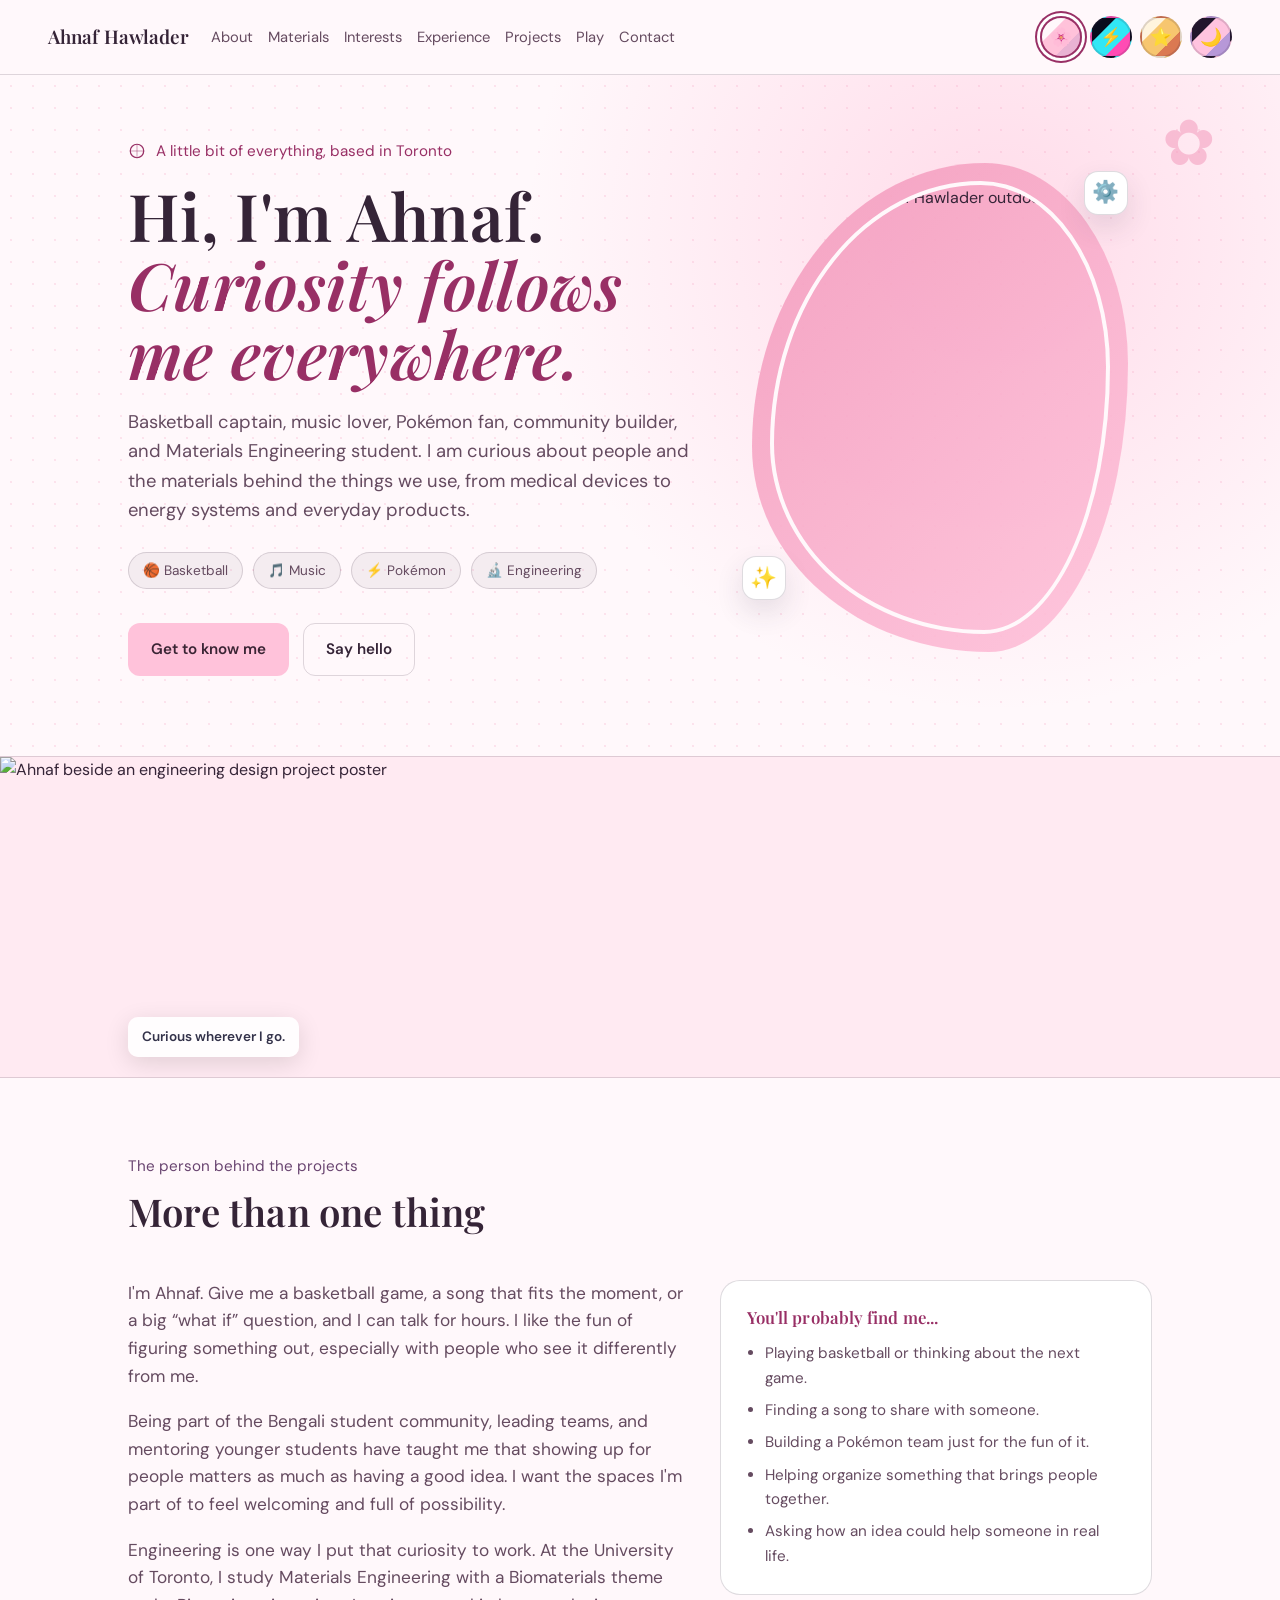
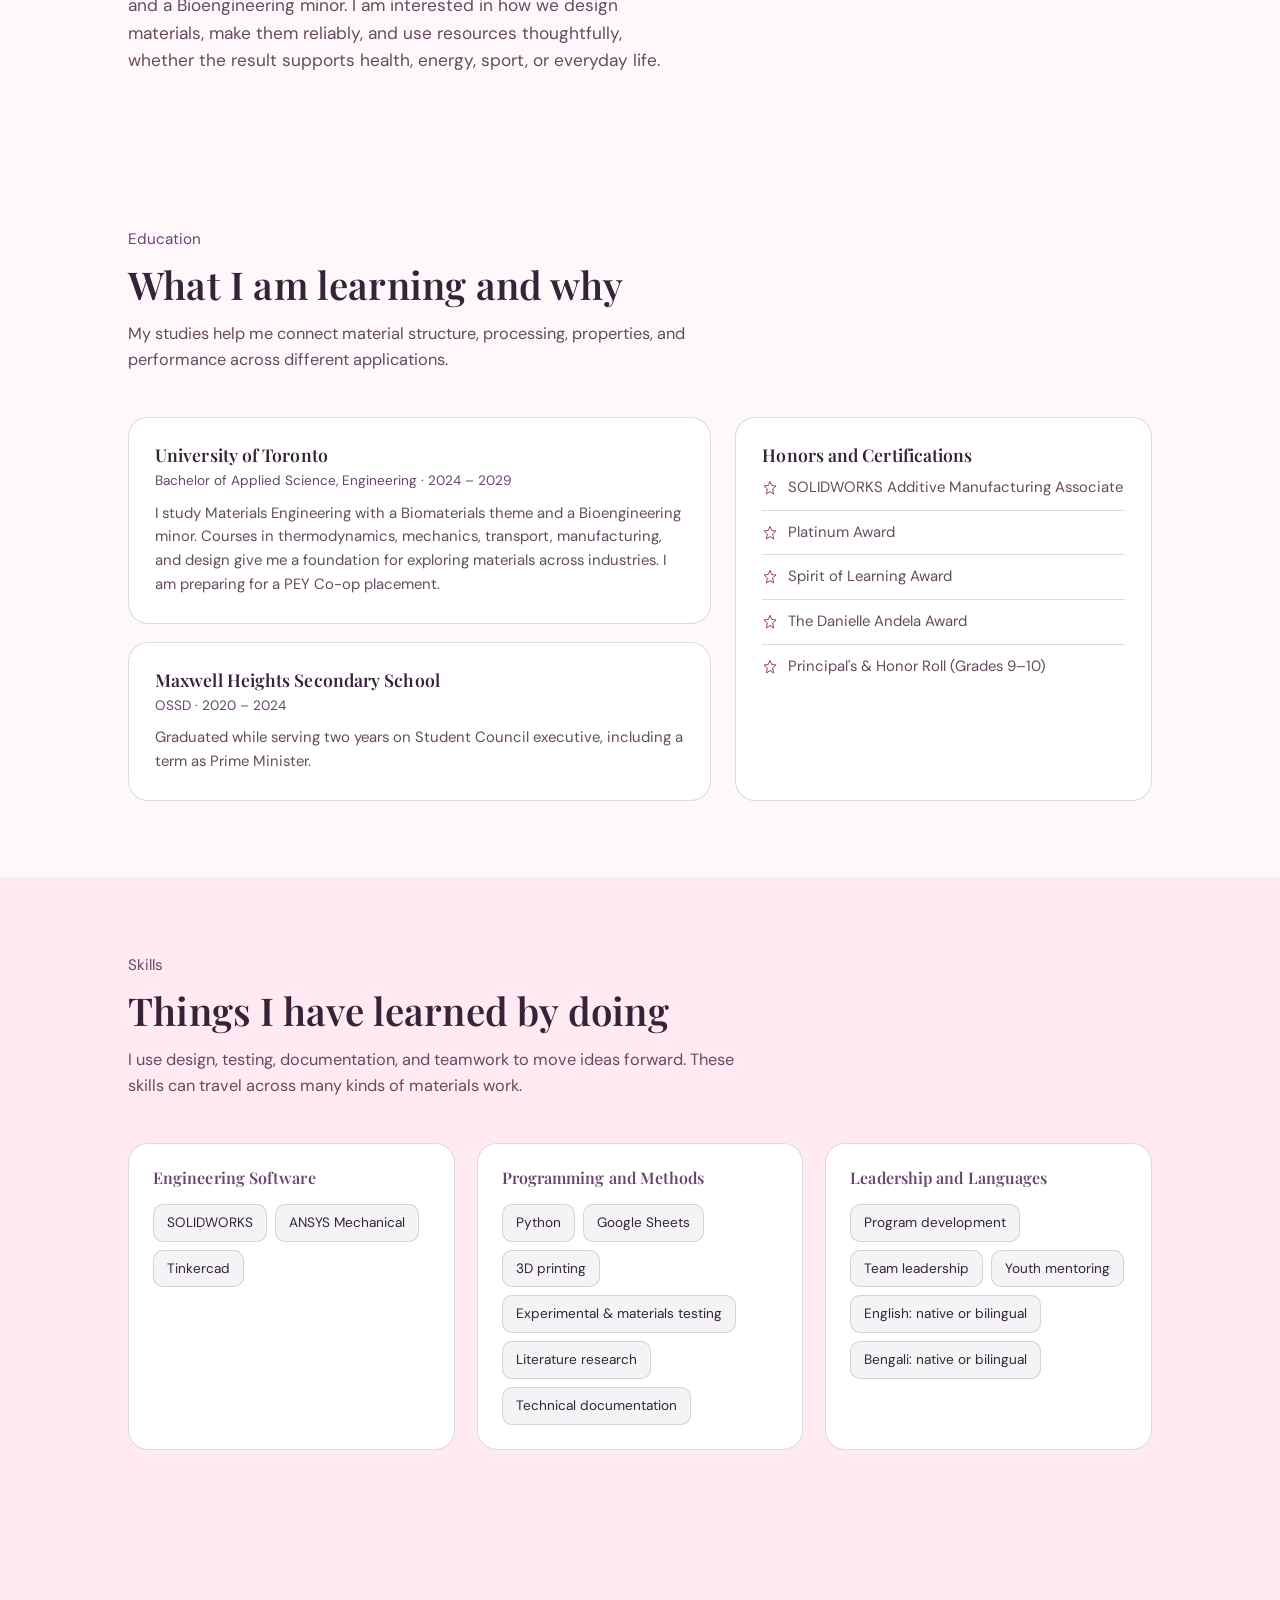
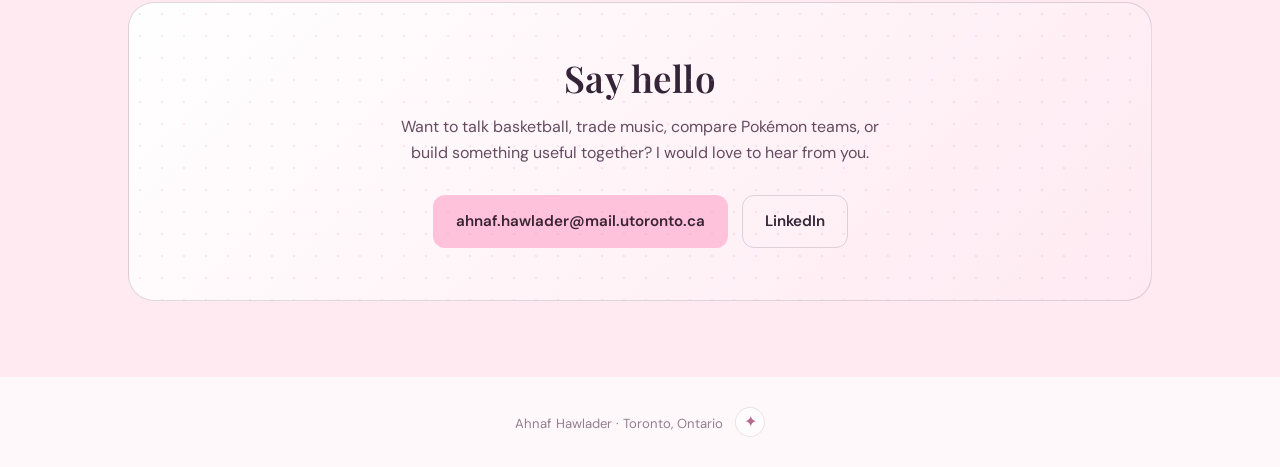
==== about.html @ 30317819 "Add files via upload" ====
<!DOCTYPE html><html lang="en"><head><meta charset="UTF-8">
<meta name="viewport" content="width=device-width, initial-scale=1, viewport-fit=cover">
<title>About | Ahnaf Hawlader</title><meta name="description" content="About, education, skills, and contact.">
<script>
document.documentElement.classList.add('js-enabled');
try {
  var savedTheme = localStorage.getItem('ahnaf-theme');
  var allowedThemes = ['sakura', 'cyberpunk', 'western', 'moonlit'];
  document.documentElement.setAttribute('data-theme', allowedThemes.indexOf(savedTheme) !== -1 ? savedTheme : 'sakura');
} catch (e) {
  document.documentElement.setAttribute('data-theme', 'sakura');
}
</script>
<link rel="preconnect" href="https://fonts.googleapis.com">
<link rel="preconnect" href="https://fonts.gstatic.com" crossorigin>
<link href="https://fonts.googleapis.com/css2?family=DM+Sans:wght@400;500;600;700&amp;family=Inter:wght@400;500;600;700&amp;family=Nunito:wght@400;500;600;700;800&amp;family=Orbitron:wght@500;600;700&amp;family=Playfair+Display:wght@400;600;700&amp;family=Rye&amp;display=swap" rel="stylesheet">
<link rel="stylesheet" href="styles.css"><script src="site.js" defer></script></head><body><header class="nav page-nav">
  <div class="scroll-progress" id="scrollProgress" aria-hidden="true"></div>
  <div class="nav-inner"><a class="site-brand" href="index.html">Ahnaf Hawlader</a>
    <div class="nav-right">
      <details class="mobile-menu">
        <summary>Menu</summary>
        <nav aria-label="Mobile navigation">
          <a href="about.html#about">About</a><a href="materials.html#materials">Materials</a>
          <a href="life.html#interests">Interests</a><a href="experience.html#experience">Experience</a>
          <a href="projects.html#projects">Projects</a><a href="about.html#skills">Skills</a>
          <a href="about.html#education">Education</a><a href="materials.html#idea-lab">Idea Lab</a>
          <a href="life.html#play">Play</a><a href="about.html#contact">Contact</a>
        </nav>
      </details>
      <ul class="nav-links">
        <li><a href="about.html#about">About</a></li>
        <li><a href="materials.html#materials">Materials</a></li>
        <li><a href="life.html#interests">Interests</a></li>
        <li><a href="experience.html#experience">Experience</a></li>
        <li><a href="projects.html#projects">Projects</a></li>
        <li><a href="life.html#play">Play</a></li>
        <li><a href="about.html#contact">Contact</a></li>
      </ul>
      <div class="theme-picker" role="group" aria-label="Choose a theme">
        <button class="swatch" data-theme="sakura" style="--sw-bg:#FFF8FB;--sw1:#FFC2DA;--sw2:#E9B3D3" type="button" aria-label="Sakura theme" title="Sakura">🌸</button>
        <button class="swatch" data-theme="cyberpunk" style="--sw-bg:#090B1C;--sw1:#31E7F5;--sw2:#FF4CB4" type="button" aria-label="Cyberpunk theme" title="Cyberpunk">⚡</button>
        <button class="swatch" data-theme="western" style="--sw-bg:#FFF4DE;--sw1:#F7C66F;--sw2:#DB7952" type="button" aria-label="Western Hero theme" title="Western Hero">⭐</button>
        <button class="swatch" data-theme="moonlit" style="--sw-bg:#21162C;--sw1:#FFC3DF;--sw2:#B798D8" type="button" aria-label="Moonlit Sakura theme" title="Moonlit Sakura">🌙</button>
      </div>
    </div>
  </div>
</header>

<main id="top">  <section class="hero">
    <div class="dots" aria-hidden="true"></div>
    <div class="wrap">
      <div class="hero-grid">
        <div class="hero-copy">
          <span class="eyebrow-line">
            <svg width="18" height="18" viewBox="0 0 24 24" fill="none"><circle cx="12" cy="12" r="9" stroke="currentColor" stroke-width="1.6"/><path d="M12 3v18M3 12h18" stroke="currentColor" stroke-width="1.2" opacity="0.5"/></svg>
            A little bit of everything, based in Toronto
          </span>
          <h1>Hi, I'm Ahnaf.<br><em>Curiosity follows me everywhere.</em></h1>
          <p class="hero-sub">Basketball captain, music lover, Pokémon fan, community builder, and Materials Engineering student. I am curious about people and the materials behind the things we use, from medical devices to energy systems and everyday products.</p>
          <div class="hero-meta">
            <span class="pill">🏀 Basketball</span>
            <span class="pill">🎵 Music</span>
            <span class="pill">⚡ Pokémon</span>
            <span class="pill">🔬 Engineering</span>
          </div>
          <div class="hero-cta">
            <a class="btn btn-primary" href="about.html#about">Get to know me</a>
            <a class="btn btn-ghost" href="about.html#contact">Say hello</a>
          </div>
        </div>
        <div class="photo-frame">
          <div class="blob-bg" aria-hidden="true"></div>
          <span class="hero-orbit one" aria-hidden="true">⚙️</span>
          <span class="hero-orbit two" aria-hidden="true">✨</span>
          <img src="assets/ahnaf-portrait.jpg" alt="Portrait of Ahnaf Hawlader outdoors in a garden">
        </div>
      </div>
    </div>
  </section>

  <figure class="feature-banner">
    <img src="assets/engineering-banner.jpg" alt="Ahnaf beside an engineering design project poster" width="1400" height="349" decoding="async">
    <figcaption>Curious wherever I go.</figcaption>
  </figure>



  <section id="about">
    <div class="wrap">
      <div class="section-head">
        <span class="kicker">The person behind the projects</span>
        <h2>More than one thing</h2>
      </div>
      <div class="about-body">
        <div>
          <p>I'm Ahnaf. Give me a basketball game, a song that fits the moment, or a big “what if” question, and I can talk for hours. I like the fun of figuring something out, especially with people who see it differently from me.</p>
          <p>Being part of the Bengali student community, leading teams, and mentoring younger students have taught me that showing up for people matters as much as having a good idea. I want the spaces I'm part of to feel welcoming and full of possibility.</p>
          <p>Engineering is one way I put that curiosity to work. At the University of Toronto, I study Materials Engineering with a Biomaterials theme and a Bioengineering minor. I am interested in how we design materials, make them reliably, and use resources thoughtfully, whether the result supports health, energy, sport, or everyday life.</p>
        </div>
        <div class="about-card">
          <h3>You'll probably find me...</h3>
          <ul>
            <li>Playing basketball or thinking about the next game.</li>
            <li>Finding a song to share with someone.</li>
            <li>Building a Pokémon team just for the fun of it.</li>
            <li>Helping organize something that brings people together.</li>
            <li>Asking how an idea could help someone in real life.</li>
          </ul>
        </div>
      </div>
    </div>
  </section>

  <section id="education">
    <div class="wrap">
      <div class="section-head">
        <span class="kicker">Education</span>
        <h2>What I am learning and why</h2>
        <p>My studies help me connect material structure, processing, properties, and performance across different applications.</p>
      </div>
      <div class="edu-grid">
        <div>
          <div class="edu-card">
            <h3>University of Toronto</h3>
            <div class="edu-when">Bachelor of Applied Science, Engineering · 2024 – 2029</div>
            <p>I study Materials Engineering with a Biomaterials theme and a Bioengineering minor. Courses in thermodynamics, mechanics, transport, manufacturing, and design give me a foundation for exploring materials across industries. I am preparing for a PEY Co-op placement.</p>
          </div>
          <div class="edu-card">
            <h3>Maxwell Heights Secondary School</h3>
            <div class="edu-when">OSSD · 2020 – 2024</div>
            <p>Graduated while serving two years on Student Council executive, including a term as Prime Minister.</p>
          </div>
        </div>
        <div class="edu-card" style="margin-bottom:0;">
          <h3>Honors and Certifications</h3>
          <ul class="honor-list">
            <li><svg width="16" height="16" viewBox="0 0 24 24" fill="none"><path d="M12 2l2.6 6.2L21 9l-5 4.4L17.4 21 12 17.3 6.6 21 8 13.4 3 9l6.4-0.8L12 2z" stroke="currentColor" stroke-width="1.4" stroke-linejoin="round"/></svg> SOLIDWORKS Additive Manufacturing Associate</li>
            <li><svg width="16" height="16" viewBox="0 0 24 24" fill="none"><path d="M12 2l2.6 6.2L21 9l-5 4.4L17.4 21 12 17.3 6.6 21 8 13.4 3 9l6.4-0.8L12 2z" stroke="currentColor" stroke-width="1.4" stroke-linejoin="round"/></svg> Platinum Award</li>
            <li><svg width="16" height="16" viewBox="0 0 24 24" fill="none"><path d="M12 2l2.6 6.2L21 9l-5 4.4L17.4 21 12 17.3 6.6 21 8 13.4 3 9l6.4-0.8L12 2z" stroke="currentColor" stroke-width="1.4" stroke-linejoin="round"/></svg> Spirit of Learning Award</li>
            <li><svg width="16" height="16" viewBox="0 0 24 24" fill="none"><path d="M12 2l2.6 6.2L21 9l-5 4.4L17.4 21 12 17.3 6.6 21 8 13.4 3 9l6.4-0.8L12 2z" stroke="currentColor" stroke-width="1.4" stroke-linejoin="round"/></svg> The Danielle Andela Award</li>
            <li><svg width="16" height="16" viewBox="0 0 24 24" fill="none"><path d="M12 2l2.6 6.2L21 9l-5 4.4L17.4 21 12 17.3 6.6 21 8 13.4 3 9l6.4-0.8L12 2z" stroke="currentColor" stroke-width="1.4" stroke-linejoin="round"/></svg> Principal's &amp; Honor Roll (Grades 9–10)</li>
          </ul>
        </div>
      </div>
    </div>
  </section>

  <section id="skills" class="section-alt">
    <div class="wrap">
      <div class="section-head">
        <span class="kicker">Skills</span>
        <h2>Things I have learned by doing</h2>
        <p>I use design, testing, documentation, and teamwork to move ideas forward. These skills can travel across many kinds of materials work.</p>
      </div>
      <div class="skills-grid">
        <div class="skill-group">
          <h3>Engineering Software</h3>
          <div class="skill-pills">
            <span class="skill-pill">SOLIDWORKS</span>
            <span class="skill-pill">ANSYS Mechanical</span>
            <span class="skill-pill">Tinkercad</span>
          </div>
        </div>
        <div class="skill-group">
          <h3>Programming and Methods</h3>
          <div class="skill-pills">
            <span class="skill-pill">Python</span>
            <span class="skill-pill">Google Sheets</span>
            <span class="skill-pill">3D printing</span>
            <span class="skill-pill">Experimental &amp; materials testing</span>
            <span class="skill-pill">Literature research</span>
            <span class="skill-pill">Technical documentation</span>
          </div>
        </div>
        <div class="skill-group">
          <h3>Leadership and Languages</h3>
          <div class="skill-pills">
            <span class="skill-pill">Program development</span>
            <span class="skill-pill">Team leadership</span>
            <span class="skill-pill">Youth mentoring</span>
            <span class="skill-pill">English: native or bilingual</span>
            <span class="skill-pill">Bengali: native or bilingual</span>
          </div>
        </div>
      </div>
    </div>
  </section>

  <section id="contact" class="section-alt">
    <div class="wrap">
      <div class="contact-panel">
        <div class="dots" aria-hidden="true"></div>
        <h2>Say hello</h2>
        <p>Want to talk basketball, trade music, compare Pokémon teams, or build something useful together? I would love to hear from you.</p>
        <div class="contact-cta">
          <a class="btn btn-primary" href="mailto:ahnaf.hawlader@mail.utoronto.ca">ahnaf.hawlader@mail.utoronto.ca</a>
          <a class="btn btn-ghost" href="https://www.linkedin.com/in/ahnaf0/" target="_blank" rel="noopener">LinkedIn</a>
        </div>
      </div>
    </div>
  </section></main><dialog class="photo-dialog" id="photoDialog" aria-label="Enlarged campus photo">
  <button class="photo-close" id="photoClose" type="button" aria-label="Close photo">Close ✕</button>
  <img id="photoDialogImage" alt="">
  <p id="photoDialogCaption"></p>
</dialog>
<button class="back-to-top" id="backToTop" type="button" aria-label="Back to top" title="Back to top"><span>↑</span></button>

<footer>
  Ahnaf Hawlader · Toronto, Ontario <button class="secret-button" id="secretButton" type="button" aria-label="Reveal a secret" aria-expanded="false" aria-controls="secretMessage">✦</button>
  <span class="secret-message" id="secretMessage" hidden>Avram was here! Official little-brother quality control 🏀✨</span>
</footer>

</body></html>
---- styles.css ----
:root {
    --bg: #FFF8FB; --bg-alt: #FFEAF2; --bg-panel: #FFFFFF;
    --cream: #352437; --cream-dim: #654B60;
    --marigold: #FFC2DA; --coral: #F39ABC; --teal: #E9B3D3;
    --pink-ink: #982F65; --blue-ink: #694470;
    --line: rgba(53,36,55,.16); --dot-color: rgba(243,154,188,.23);
    --nav-bg: rgba(255,248,251,.94); --pill-bg: rgba(53,36,55,.055);
    --subtle-fill: rgba(53,36,55,.05); --btn-ink: #3A2434;
    --btn-shadow: rgba(243,154,188,.32); --icon-bg: rgba(233,179,211,.26);
    --tag-bg: rgba(255,194,218,.32);
    --font-body: 'DM Sans', -apple-system, BlinkMacSystemFont, sans-serif;
    --font-display: 'Playfair Display', Georgia, serif; --display-weight: 600;
    --hero-glow: rgba(255,154,193,.31);
    --display-spacing: 0.005em;
    --radius-blob: 62% 38% 37% 63% / 58% 41% 59% 42%;
    box-sizing: border-box;
  }

  /* Four selectable palettes, each with its own matching font. */
  :root[data-theme="sakura"] {
    --bg: #FFF8FB; --bg-alt: #FFEAF2; --bg-panel: #FFFFFF;
    --cream: #352437; --cream-dim: #654B60;
    --marigold: #FFC2DA; --coral: #F39ABC; --teal: #E9B3D3;
    --pink-ink: #982F65; --blue-ink: #694470;
    --line: rgba(53,36,55,.16); --dot-color: rgba(243,154,188,.23);
    --nav-bg: rgba(255,248,251,.94); --pill-bg: rgba(53,36,55,.055);
    --subtle-fill: rgba(53,36,55,.05); --btn-ink: #3A2434;
    --btn-shadow: rgba(243,154,188,.32); --icon-bg: rgba(233,179,211,.26);
    --tag-bg: rgba(255,194,218,.32);
    --font-body: 'DM Sans', -apple-system, BlinkMacSystemFont, sans-serif;
    --font-display: 'Playfair Display', Georgia, serif; --display-weight: 600;
    --hero-glow: rgba(255,154,193,.31);
  }
  :root[data-theme="cyberpunk"] {
    --bg: #090B1C; --bg-alt: #121434; --bg-panel: #1A1E42;
    --cream: #F4F8FF; --cream-dim: #BCC6E5;
    --marigold: #F8ED62; --coral: #FF4CB4; --teal: #31E7F5;
    --pink-ink: #FF9AD8; --blue-ink: #85F5FF;
    --line: rgba(244,248,255,.19); --dot-color: rgba(49,231,245,.23);
    --nav-bg: rgba(9,11,28,.94); --pill-bg: rgba(244,248,255,.08);
    --subtle-fill: rgba(244,248,255,.07); --btn-ink: #171725;
    --btn-shadow: rgba(49,231,245,.32); --icon-bg: rgba(49,231,245,.17);
    --tag-bg: rgba(255,76,180,.18);
    --font-body: 'Inter', -apple-system, BlinkMacSystemFont, sans-serif;
    --font-display: 'Orbitron', 'Inter', sans-serif; --display-weight: 600;
    --hero-glow: rgba(49,231,245,.19);
  }
  :root[data-theme="western"] {
    --bg: #FFF4DE; --bg-alt: #F9E7C6; --bg-panel: #FFFCF4;
    --cream: #30251D; --cream-dim: #5B4B3F;
    --marigold: #F7C66F; --coral: #DB7952; --teal: #82B6B2;
    --pink-ink: #8B3F2A; --blue-ink: #2B686B;
    --line: rgba(48,37,29,.19); --dot-color: rgba(219,121,82,.18);
    --nav-bg: rgba(255,244,222,.94); --pill-bg: rgba(48,37,29,.06);
    --subtle-fill: rgba(48,37,29,.055); --btn-ink: #332518;
    --btn-shadow: rgba(219,121,82,.3); --icon-bg: rgba(130,182,178,.23);
    --tag-bg: rgba(247,198,111,.32);
    --font-body: 'Nunito', -apple-system, BlinkMacSystemFont, sans-serif;
    --font-display: 'Rye', Georgia, serif; --display-weight: 400;
    --hero-glow: rgba(247,198,111,.32);
  }
  :root[data-theme="moonlit"] {
    --bg: #21162C; --bg-alt: #2E203C; --bg-panel: #392747;
    --cream: #FFF8FC; --cream-dim: #DBC9E3;
    --marigold: #FFC3DF; --coral: #E795C2; --teal: #B798D8;
    --pink-ink: #FFD1EA; --blue-ink: #D8C2FF;
    --line: rgba(255,248,252,.19); --dot-color: rgba(231,149,194,.2);
    --nav-bg: rgba(33,22,44,.94); --pill-bg: rgba(255,248,252,.08);
    --subtle-fill: rgba(255,248,252,.07); --btn-ink: #39233A;
    --btn-shadow: rgba(255,195,223,.26); --icon-bg: rgba(183,152,216,.2);
    --tag-bg: rgba(231,149,194,.18);
    --font-body: 'DM Sans', -apple-system, BlinkMacSystemFont, sans-serif;
    --font-display: 'Playfair Display', Georgia, serif; --display-weight: 600;
    --hero-glow: rgba(231,149,194,.18);
  }

  body { transition: background 0.25s ease, color 0.25s ease; }
  *, *::before, *::after { box-sizing: inherit; }
  html { scroll-behavior: smooth; scroll-padding-top: calc(72px + env(safe-area-inset-top, 0px)); }
  html, body { height: auto; }

  body {
    margin: 0;
    background: var(--bg);
    color: var(--cream);
    font-family: var(--font-body);
    line-height: 1.6;
    -webkit-font-smoothing: antialiased;
  }

  @media (prefers-reduced-motion: reduce) {
    * { animation-duration: 0.01ms !important; animation-iteration-count: 1 !important; transition-duration: 0.01ms !important; }
  }

  a { color: inherit; }

  h1, h2, h3 {
    font-family: var(--font-display);
    font-weight: var(--display-weight);
    margin: 0;
    line-height: 1.24;
    letter-spacing: var(--display-spacing);
  }

  .wrap {
    max-width: 1080px;
    margin: 0 auto;
    padding: 0 28px;
  }

  /* decorative dot texture */
  .dots {
    position: absolute;
    inset: 0;
    background-image: radial-gradient(circle, var(--dot-color) 1.4px, transparent 1.4px);
    background-size: 22px 22px;
    pointer-events: none;
  }

  /* ---------- NAV ---------- */
  header.nav {
    position: sticky;
    top: 0;
    z-index: 50;
    padding-top: env(safe-area-inset-top, 0px);
    background: var(--nav-bg);
    backdrop-filter: blur(10px);
    border-bottom: 1px solid var(--line);
  }
  .nav-inner {
    max-width: 1080px;
    margin: 0 auto;
    padding: 16px 28px;
  }
  .nav-links {
    display: flex;
    gap: 26px;
    list-style: none;
    margin: 0;
    padding: 0;
  }
  .nav-links a {
    text-decoration: none;
    font-size: 0.92rem;
    color: var(--cream-dim);
    transition: color 0.2s ease;
  }
  .nav-links a:hover, .nav-links a:focus-visible { color: var(--pink-ink); }
  .nav-links { display: none; }
  @media (min-width: 1240px) { .nav-links { display: flex; gap: 18px; } }
  .mobile-menu { position: relative; }
  .mobile-menu summary {
    cursor: pointer; list-style: none; min-height: 44px; display: flex; align-items: center;
    padding: 8px 15px; border-radius: 13px; border: 1px solid var(--line);
    background: var(--bg-panel); font-size: .94rem; font-weight: 800;
  }
  .mobile-menu summary::-webkit-details-marker { display: none; }
  .mobile-menu nav {
    position: absolute; top: calc(100% + 12px); left: 0;
    width: min(260px, calc(100vw - 24px)); max-height: min(70vh, 480px); overflow-y: auto;
    display: grid; gap: 3px; padding: 10px; background: var(--bg-panel);
    border: 1px solid var(--line); border-radius: 14px;
    box-shadow: 0 14px 35px rgba(0,0,0,.13);
  }
  .mobile-menu a { text-decoration: none; font-size: .95rem; font-weight: 700; padding: 10px; border-radius: 9px; }
  .mobile-menu a:hover { background: var(--pill-bg); color: var(--pink-ink); }
  @media (min-width: 1240px) { .mobile-menu { display: none; } }
  @media (max-width: 470px) {
    .nav-inner { padding: 10px 12px; }
    .nav-right { gap: 8px; }
    .mobile-menu summary { padding-inline: 10px; }
  }

  .nav-right {
    display: flex;
    align-items: center;
    justify-content: space-between;
    gap: 20px;
    width: 100%;
  }
  .theme-toggle {
    position: relative;
    width: 38px;
    height: 38px;
    border-radius: 10px;
    border: 1px solid var(--line);
    background: var(--pill-bg);
    color: var(--cream);
    display: flex;
    align-items: center;
    justify-content: center;
    cursor: pointer;
    padding: 0;
    transition: border-color 0.2s ease, color 0.2s ease;
  }
  .theme-toggle:hover { border-color: var(--teal); color: var(--blue-ink); }

  .theme-picker { display: flex; align-items: center; gap: 8px; flex-shrink: 0; }
  .swatch {
    width: 42px; height: 42px; flex-shrink: 0; padding: 0;
    display: grid; place-items: center; border: 2px solid var(--line);
    border-radius: 50%; color: #30251D; font-size: 1.1rem; cursor: pointer;
    background: linear-gradient(135deg, var(--sw-bg) 0 31%, var(--sw1) 32% 67%, var(--sw2) 68%);
    transition: transform .18s ease, border-color .18s ease, box-shadow .18s ease;
  }
  .swatch:hover { transform: translateY(-3px) scale(1.07); }
  .swatch.active { border-color: var(--pink-ink); box-shadow: 0 0 0 3px var(--bg-panel), 0 0 0 5px var(--pink-ink); }
  @media (max-width: 470px) {
    .theme-picker { gap: 7px; }
    .swatch { width: 36px; height: 36px; font-size: 1rem; }
  }
  @media (max-width: 350px) {
    .theme-picker { gap: 5px; }
    .swatch { width: 33px; height: 33px; }
  }

  /* A fresh welcome on every visit. */
  .intro-overlay { display: none; }
  .js-enabled .intro-overlay {
    position: fixed; inset: 0; z-index: 1000; display: grid; place-items: center;
    overflow: hidden; background: var(--bg); color: var(--cream); text-align: center;
    animation: intro-fade .7s ease 2.85s forwards;
  }
  .intro-overlay::before {
    content: ''; position: absolute; width: min(80vw, 600px); aspect-ratio: 1;
    border-radius: 50%; background: radial-gradient(circle, var(--hero-glow), transparent 68%);
  }
  .intro-stage { position: relative; z-index: 2; padding: 24px; animation: ninja-enter .8s cubic-bezier(.2,1.3,.45,1) both; }
  .intro-ninja { display: block; width: clamp(116px, 35vw, 168px); height: auto; margin: 0 auto 20px; filter: drop-shadow(0 14px 14px var(--btn-shadow)); }
  .intro-stage h2 { font-size: clamp(2.2rem, 8vw, 4rem); color: var(--pink-ink); }
  .intro-stage p { margin: 6px 0 0; color: var(--cream-dim); font-weight: 700; }
  .intro-skip {
    position: absolute; z-index: 4; right: max(20px, env(safe-area-inset-right));
    bottom: max(24px, env(safe-area-inset-bottom));
    padding: 9px 16px; border-radius: 999px; border: 1px solid var(--line);
    background: var(--bg-panel); color: var(--cream); font: 700 .9rem var(--font-body); cursor: pointer;
  }
  .intro-skip:hover { background: var(--tag-bg); }
  .intro-smoke {
    position: absolute; z-index: 3; left: 50%; top: 54%; width: min(44vw, 290px); aspect-ratio: 1;
    border-radius: 50%; pointer-events: none;
    background: radial-gradient(circle, var(--bg-panel) 5%, var(--marigold) 45%, transparent 72%);
    filter: blur(12px); opacity: 0; transform: translate(-50%, -50%) scale(.1);
    animation: smoke-poof 1.65s ease-out 1.35s both;
  }
  .intro-smoke:nth-of-type(2) { --smoke-x: -95%; --smoke-y: -30%; animation-delay: 1.47s; }
  .intro-smoke:nth-of-type(3) { --smoke-x: 85%; --smoke-y: -55%; animation-delay: 1.55s; }
  .intro-smoke:nth-of-type(4) { --smoke-x: -60%; --smoke-y: 55%; animation-delay: 1.62s; }
  .intro-smoke:nth-of-type(5) { --smoke-x: 65%; --smoke-y: 70%; animation-delay: 1.4s; }
  .intro-smoke:nth-of-type(6) { --smoke-x: 5%; --smoke-y: -105%; animation-delay: 1.7s; }
  @keyframes ninja-enter { from { opacity: 0; transform: translateY(-110px) rotate(-12deg) scale(.6); } to { opacity: 1; transform: none; } }
  @keyframes smoke-poof {
    20% { opacity: .86; }
    65% { opacity: .72; }
    to { opacity: 0; transform: translate(calc(-50% + var(--smoke-x, 0px)), calc(-50% + var(--smoke-y, -20%))) scale(2.4); }
  }
  @keyframes intro-fade { to { opacity: 0; visibility: hidden; pointer-events: none; } }
  .js-enabled .intro-overlay.dismissed { animation: none; opacity: 0; pointer-events: none; transition: opacity .25s ease; }
  @media (prefers-reduced-motion: reduce) {
    .js-enabled .intro-overlay { animation: intro-fade .01ms linear .5s forwards; }
    .intro-stage { animation: none; }
    .intro-smoke { display: none; }
  }

  /* ---------- HERO ---------- */
  .hero {
    position: relative;
    overflow: hidden;
    padding: 64px 0 80px;
    background: radial-gradient(circle at 78% 24%, var(--hero-glow), transparent 42%);
  }
  .hero::after {
    content: var(--hero-symbol, '✦'); position: absolute; top: 18px; right: 5%;
    color: var(--coral); opacity: .35; font-size: clamp(2.5rem, 5vw, 4.5rem);
    pointer-events: none; animation: bob 6s ease-in-out infinite;
  }
  .hero.theme-swap { animation: theme-flash .55s ease; }
  @keyframes theme-flash { from { filter: saturate(1.45) brightness(1.06); } to { filter: none; } }
  :root[data-theme="sakura"] { --hero-symbol: '✿'; }
  :root[data-theme="cyberpunk"] { --hero-symbol: '◇'; }
  :root[data-theme="western"] { --hero-symbol: '★'; }
  :root[data-theme="moonlit"] { --hero-symbol: '✿'; }
  :root[data-theme="cyberpunk"] .hero .dots {
    background-image: linear-gradient(rgba(49,231,245,.12) 1px, transparent 1px),
      linear-gradient(90deg, rgba(49,231,245,.12) 1px, transparent 1px);
    background-size: 32px 32px;
  }
  :root[data-theme="cyberpunk"] .hero h1 em { text-shadow: 0 0 20px var(--coral); }
  :root[data-theme="cyberpunk"] .btn-primary { box-shadow: 0 0 22px rgba(49,231,245,.28); }
  :root[data-theme="western"] .hero h1 em { text-shadow: 3px 3px 0 var(--marigold); }
  :root[data-theme="western"] .project-card:hover { box-shadow: 5px 5px 0 var(--marigold); }
  :root[data-theme="sakura"] .hero::after, :root[data-theme="moonlit"] .hero::after { opacity: .55; }
  .hero-grid {
    display: grid;
    grid-template-columns: 1fr;
    gap: 44px;
    align-items: center;
    position: relative;
    z-index: 2;
  }
  @media (min-width: 860px) {
    .hero-grid { grid-template-columns: 1.15fr 0.85fr; gap: 24px; }
  }
  .eyebrow-line {
    display: flex;
    align-items: center;
    gap: 10px;
    color: var(--pink-ink);
    font-size: 0.95rem;
    margin-bottom: 18px;
  }
  .eyebrow-line svg { flex-shrink: 0; }
  .hero h1 {
    font-size: clamp(2.5rem, 6vw, 4.1rem);
    line-height: 1.05;
    color: var(--cream);
  }
  .hero h1 em {
    font-style: italic;
    color: var(--pink-ink);
  }
  .hero-sub {
    margin-top: 20px;
    font-size: 1.15rem;
    color: var(--cream-dim);
    max-width: 46ch;
  }
  .hero-meta {
    margin-top: 26px;
    display: flex;
    flex-wrap: wrap;
    gap: 10px;
  }
  .pill {
    display: inline-flex;
    align-items: center;
    gap: 6px;
    padding: 7px 14px;
    border-radius: 999px;
    border: 1px solid var(--line);
    font-size: 0.85rem;
    color: var(--cream-dim);
    background: var(--pill-bg);
  }
  .hero-cta {
    margin-top: 34px;
    display: flex;
    flex-wrap: wrap;
    gap: 14px;
  }
  .btn {
    display: inline-flex;
    align-items: center;
    gap: 8px;
    padding: 13px 22px;
    border-radius: 12px;
    text-decoration: none;
    font-size: 0.95rem;
    font-weight: 600;
    transition: transform 0.18s ease, box-shadow 0.18s ease;
    border: 1px solid transparent;
  }
  .btn:hover { transform: translateY(-2px); }
  .btn-primary {
    background: var(--marigold);
    color: var(--btn-ink);
  }
  .btn-primary:hover { box-shadow: 0 10px 24px var(--btn-shadow); }
  .btn-ghost {
    border-color: var(--line);
    color: var(--cream);
  }
  .btn-ghost:hover { border-color: var(--teal); color: var(--blue-ink); }

  .photo-frame {
    position: relative;
    justify-self: center;
    width: min(340px, 78vw);
  }
  .blob-bg {
    position: absolute;
    inset: -18px;
    background: linear-gradient(135deg, var(--coral), var(--marigold));
    border-radius: var(--radius-blob);
    animation: morph 14s ease-in-out infinite;
    opacity: 0.9;
    z-index: 0;
  }
  .photo-frame img {
    position: relative;
    z-index: 1;
    width: 100%;
    display: block;
    object-fit: cover;
    aspect-ratio: 3/4;
    border-radius: var(--radius-blob);
    animation: morph 14s ease-in-out infinite;
    border: 4px solid var(--bg);
  }
  @keyframes morph {
    0%, 100% { border-radius: 62% 38% 37% 63% / 58% 41% 59% 42%; }
    33% { border-radius: 45% 55% 62% 38% / 40% 62% 38% 60%; }
    66% { border-radius: 55% 45% 40% 60% / 55% 35% 65% 45%; }
  }

  /* ---------- SECTION SHARED ---------- */
  section { position: relative; padding: 76px 0; }
  .section-alt { background: var(--bg-alt); }
  .kicker {
    color: var(--blue-ink);
    font-size: 0.95rem;
    margin-bottom: 10px;
    display: block;
  }
  .section-head {
    max-width: 640px;
    margin-bottom: 44px;
  }
  .section-head h2 {
    font-size: clamp(1.7rem, 3.4vw, 2.4rem);
    color: var(--cream);
  }
  .section-head p { color: var(--cream-dim); margin-top: 12px; font-size: 1.02rem; }
  /* ---------- ABOUT ---------- */
  .about-body {
    display: grid;
    grid-template-columns: 1fr;
    gap: 30px;
  }
  @media (min-width: 780px) {
    .about-body { grid-template-columns: 1.3fr 1fr; }
  }
  .about-body p {
    font-size: 1.08rem;
    color: var(--cream-dim);
    margin: 0 0 18px;
  }
  .about-body p:last-child { margin-bottom: 0; }
  .about-card {
    background: var(--bg-panel);
    border: 1px solid var(--line);
    border-radius: 20px;
    padding: 26px;
    align-self: start;
  }
  .about-card h3 {
    font-size: 1.05rem;
    color: var(--pink-ink);
    margin-bottom: 14px;
  }
  .about-card ul { margin: 0; padding-left: 18px; color: var(--cream-dim); font-size: 0.95rem; }
  .about-card li { margin-bottom: 8px; }
  .about-card li:last-child { margin-bottom: 0; }

  /* ---------- PROJECTS ---------- */
  .project-list {
    display: grid;
    gap: 20px;
    grid-template-columns: 1fr;
  }
  @media (min-width: 780px) {
    .project-list { grid-template-columns: repeat(3, 1fr); }
  }
  .project-card {
    background: var(--bg-panel);
    border: 1px solid var(--line);
    border-radius: 20px;
    padding: 28px 24px;
    display: flex;
    flex-direction: column;
    gap: 14px;
    transition: border-color 0.2s ease, transform 0.2s ease;
  }
  .project-card:hover { border-color: var(--teal); transform: translateY(-4px); }
  .project-icon {
    width: 42px; height: 42px;
    border-radius: 12px;
    display: flex; align-items: center; justify-content: center;
    background: var(--icon-bg);
    color: var(--blue-ink);
  }
  .project-card h3 { font-size: 1.15rem; color: var(--cream); }
  .project-meta { font-size: 0.82rem; color: var(--cream-dim); opacity: 0.85; }
  .project-card p { color: var(--cream-dim); font-size: 0.95rem; margin: 0; flex-grow: 1; }
  .tag-row { display: flex; flex-wrap: wrap; gap: 8px; margin-top: 4px; }
  .tag {
    font-size: 0.76rem;
    padding: 4px 10px;
    border-radius: 999px;
    background: var(--tag-bg);
    color: var(--pink-ink);
  }

  /* ---------- MATERIALS FOCUS ---------- */
  .dream-grid { display: grid; grid-template-columns: repeat(2, minmax(0, 1fr)); gap: 18px; }
  .dream-card {
    padding: 28px 24px; border-radius: 20px; border: 1px solid var(--line);
    background: var(--bg-panel); min-width: 0;
  }
  .dream-icon { display: block; font-size: 2rem; margin-bottom: 18px; }
  .dream-card h3 { font-size: 1.18rem; color: var(--pink-ink); }
  .dream-card p { color: var(--cream-dim); margin: 10px 0 0; font-size: .95rem; }
  @media (max-width: 720px) { .dream-grid { grid-template-columns: 1fr; } }

  /* ---------- TIMELINE ---------- */
  .timeline {
    position: relative;
    padding-left: 28px;
    border-left: 2px solid var(--line);
  }
  .t-item {
    position: relative;
    padding-bottom: 34px;
  }
  .t-item:last-child { padding-bottom: 0; }
  .t-item::before {
    content: "";
    position: absolute;
    left: -34px;
    top: 4px;
    width: 12px;
    height: 12px;
    border-radius: 50%;
    background: var(--coral);
    border: 3px solid var(--bg);
    box-shadow: 0 0 0 2px var(--coral);
  }
  #experience .section-head h2::after,
  #interests .section-head h2::after {
    display: inline-block; margin-left: .28em; color: var(--coral);
    font-family: var(--font-body); font-size: .55em; vertical-align: middle;
  }
  #experience .section-head h2::after { content: '✦'; }
  #interests .section-head h2::after { content: '♪'; color: var(--blue-ink); }
  #experience .section-head.revealed h2::after,
  #interests .section-head.revealed h2::after { animation: section-spark .75s ease-out both; }
  .t-item.revealed::before { animation: timeline-ping .8s ease-out; }
  .t-item:nth-child(even).revealed::before { animation-delay: .1s; }
  @keyframes section-spark {
    from { opacity: 0; transform: rotate(-25deg) scale(.45); }
    60% { opacity: 1; transform: rotate(12deg) scale(1.25); }
    to { opacity: 1; transform: rotate(0) scale(1); }
  }
  @keyframes timeline-ping {
    0% { transform: scale(.55); box-shadow: 0 0 0 2px var(--coral), 0 0 0 2px var(--tag-bg); }
    55% { transform: scale(1.13); box-shadow: 0 0 0 2px var(--coral), 0 0 0 11px transparent; }
    100% { transform: scale(1); box-shadow: 0 0 0 2px var(--coral), 0 0 0 11px transparent; }
  }
  .t-date { font-size: 0.82rem; color: var(--blue-ink); margin-bottom: 4px; }
  .t-item h3 { font-size: 1.08rem; color: var(--cream); margin-bottom: 2px; }
  .t-org { font-size: 0.92rem; color: var(--cream-dim); margin-bottom: 8px; display: block; }
  .t-item p { margin: 0; color: var(--cream-dim); font-size: 0.94rem; }
  .timeline-note {
    margin-top: 30px;
    font-size: 0.9rem;
    color: var(--cream-dim);
  }
  .timeline-note a { color: var(--blue-ink); text-decoration: underline; }
  .experience-bridge {
    margin-top: 34px; padding: 25px 28px; border: 1px solid var(--line);
    border-left: 4px solid var(--coral); border-radius: 16px; background: var(--bg-panel);
  }
  .experience-bridge h3 { font-size: 1.15rem; color: var(--pink-ink); }
  .experience-bridge p { margin: 9px 0 0; color: var(--cream-dim); }
  .experience-bridge a { color: var(--blue-ink); text-underline-offset: 3px; }

  /* ---------- SKILLS ---------- */
  .skills-grid {
    display: grid;
    grid-template-columns: 1fr;
    gap: 22px;
  }
  @media (min-width: 780px) {
    .skills-grid { grid-template-columns: repeat(3, 1fr); }
  }
  .skill-group {
    background: var(--bg-panel);
    border: 1px solid var(--line);
    border-radius: 20px;
    padding: 24px;
  }
  .skill-group h3 {
    font-size: 1rem;
    color: var(--blue-ink);
    margin-bottom: 16px;
  }
  .skill-pills { display: flex; flex-wrap: wrap; gap: 8px; }
  .skill-pill {
    font-size: 0.85rem;
    padding: 7px 13px;
    border-radius: 10px;
    background: var(--subtle-fill);
    border: 1px solid var(--line);
    color: var(--cream);
  }

  /* ---------- EDUCATION / HONORS ---------- */
  .edu-grid {
    display: grid;
    grid-template-columns: 1fr;
    gap: 24px;
  }
  @media (min-width: 780px) {
    .edu-grid { grid-template-columns: 1.4fr 1fr; }
  }
  .edu-card {
    background: var(--bg-panel);
    border: 1px solid var(--line);
    border-radius: 20px;
    padding: 26px;
    margin-bottom: 18px;
  }
  .edu-card:last-child { margin-bottom: 0; }
  .edu-card h3 { font-size: 1.1rem; color: var(--cream); }
  .edu-when { font-size: 0.85rem; color: var(--blue-ink); margin: 4px 0 10px; }
  .edu-card p { margin: 0; color: var(--cream-dim); font-size: 0.93rem; }
  .honor-list { list-style: none; margin: 0; padding: 0; }
  .honor-list li {
    display: flex; align-items: center; gap: 10px;
    padding: 10px 0;
    border-bottom: 1px solid var(--line);
    font-size: 0.93rem;
    color: var(--cream-dim);
  }
  .honor-list li:last-child { border-bottom: none; }
  .honor-list svg { flex-shrink: 0; color: var(--pink-ink); }

  /* ---------- CONTACT ---------- */
  .contact-panel {
    background: linear-gradient(135deg, var(--bg-panel), var(--bg-alt));
    border: 1px solid var(--line);
    border-radius: 26px;
    padding: 52px 40px;
    text-align: center;
    position: relative;
    overflow: hidden;
  }
  .contact-panel h2 { font-size: clamp(1.7rem, 4vw, 2.3rem); }
  .contact-panel p { color: var(--cream-dim); margin: 14px auto 30px; max-width: 46ch; }
  .contact-cta { display: flex; flex-wrap: wrap; justify-content: center; gap: 14px; }
  .resume-note {
    margin-top: 22px;
    font-size: 0.85rem;
    color: var(--cream-dim);
    opacity: 0.75;
  }

  footer {
    padding: 30px 0 calc(30px + env(safe-area-inset-bottom, 0px));
    text-align: center;
    font-size: 0.82rem;
    color: var(--cream-dim);
    opacity: 0.7;
  }

  /* ---------- MATCH GAME ---------- */
  .match-wrap { display: flex; flex-direction: column; align-items: center; gap: 22px; }
  .match-board {
    display: grid;
    grid-template-columns: repeat(4, 1fr);
    gap: 12px;
    max-width: 520px;
    width: 100%;
  }
  @media (min-width: 620px) { .match-board { grid-template-columns: repeat(4, 1fr); } }
  .match-card {
    position: relative;
    aspect-ratio: 3/4;
    border-radius: 12px;
    border: 1px solid var(--line);
    background: var(--bg-panel);
    cursor: pointer;
    padding: 0;
    perspective: 600px;
  }
  .match-face {
    position: absolute; inset: 0;
    display: flex; align-items: center; justify-content: center;
    border-radius: 12px;
    backface-visibility: hidden;
    transition: transform 0.4s ease;
    font-family: var(--font-display);
    font-size: 0.95rem;
    text-align: center;
    padding: 6px;
  }
  .match-front { background: linear-gradient(135deg, var(--coral), var(--marigold)); color: var(--btn-ink); font-size: 1.4rem; transform: rotateY(0deg); }
  .match-back { background: var(--pill-bg); color: var(--cream); border: 1px solid var(--line); transform: rotateY(180deg); }
  .match-card.flipped .match-front, .match-card.done .match-front { transform: rotateY(-180deg); }
  .match-card.flipped .match-back, .match-card.done .match-back { transform: rotateY(0deg); }
  .match-card.done { opacity: 0.55; cursor: default; }
  .match-hud { display: flex; align-items: center; gap: 18px; flex-wrap: wrap; justify-content: center; color: var(--cream-dim); font-size: 0.92rem; }
  .match-status { color: var(--pink-ink); font-weight: 600; }
  .match-best { color: var(--blue-ink); }
  .sparkle-button {
    border: 1px solid var(--line); border-radius: 999px; padding: 9px 15px;
    background: var(--bg-panel); color: var(--pink-ink); cursor: pointer;
    font: inherit; font-size: .86rem; font-weight: 600;
    transition: transform .2s ease, box-shadow .2s ease;
  }
  .sparkle-button:hover { transform: translateY(-3px) rotate(-2deg); box-shadow: 0 9px 22px var(--btn-shadow); }
  .curiosity-corner { text-align: center; margin-top: 26px; }
  .curiosity-note { color: var(--cream-dim); min-height: 1.6em; margin: 12px 0 0; font-size: .92rem; }
  .secret-button {
    display: inline-grid; place-items: center; margin-left: 8px; width: 30px; height: 30px;
    border: 1px solid var(--line); border-radius: 50%; background: var(--bg-panel);
    color: var(--pink-ink); cursor: pointer; font-size: 1rem;
    transition: transform .25s ease, background .25s ease;
  }
  .secret-button:hover { transform: rotate(30deg) scale(1.12); background: var(--tag-bg); }
  .secret-message { display: block; min-height: 1.5em; margin-top: 8px; color: var(--pink-ink); font-weight: 600; opacity: 1; }
  .secret-message[hidden] { display: none; }
  /* ---------- IDEA LAB ---------- */
  .lab-shell {
    display: grid; grid-template-columns: minmax(0, 1fr) minmax(0, 1fr);
    gap: 26px; padding: 30px; border: 1px solid var(--line);
    border-radius: 26px; background: var(--bg-panel);
    box-shadow: 0 18px 50px rgba(51,50,74,.06);
  }
  .lab-controls { display: grid; gap: 20px; align-content: center; }
  .lab-choice-title { display: block; margin-bottom: 10px; font-weight: 700; color: var(--cream); }
  .lab-options { display: flex; flex-wrap: wrap; gap: 9px; }
  .lab-option {
    padding: 9px 13px; border: 1px solid var(--line); border-radius: 999px;
    background: var(--pill-bg); color: var(--cream); font: inherit;
    cursor: pointer; transition: transform .2s ease, background .2s ease, border-color .2s ease;
  }
  .lab-option:hover { transform: translateY(-3px); border-color: var(--teal); }
  .lab-option[aria-pressed="true"] { background: var(--tag-bg); border-color: var(--pink-ink); color: var(--pink-ink); font-weight: 700; }
  .lab-result {
    min-height: 265px; display: flex; flex-direction: column; justify-content: center;
    position: relative; overflow: hidden; padding: 30px; border-radius: 21px;
    background: linear-gradient(145deg, var(--tag-bg), var(--icon-bg), var(--bg-alt));
    border: 1px solid var(--line);
  }
  .lab-result::before, .lab-result::after {
    content: ''; position: absolute; border: 2px solid var(--line); border-radius: 50%; pointer-events: none;
  }
  .lab-result::before { width: 180px; height: 180px; right: -55px; top: -80px; }
  .lab-result::after { width: 90px; height: 90px; right: 45px; bottom: -42px; }
  .lab-result > * { position: relative; z-index: 1; }
  .lab-label { font-size: .75rem; text-transform: uppercase; letter-spacing: .13em; color: var(--blue-ink); font-weight: 700; }
  .lab-result h3 { margin: 12px 0; font-size: clamp(1.45rem, 3vw, 2rem); line-height: 1.15; }
  .lab-result p { margin: 0; color: var(--cream-dim); max-width: 46ch; }
  .lab-result.swap > * { animation: lab-appear .35s ease both; }
  .lab-footnote { margin: 16px 0 0; color: var(--cream-dim); font-size: .85rem; }
  @keyframes lab-appear { from { opacity: 0; transform: translateY(8px); } to { opacity: 1; transform: translateY(0); } }
  @media (max-width: 720px) { .lab-shell { grid-template-columns: 1fr; padding: 18px; } .lab-result { min-height: 225px; } }
  .confetti-piece {
    position: fixed; z-index: 100; top: -24px; left: var(--x); pointer-events: none;
    font-size: 20px; animation: confetti-fall var(--duration) ease-in forwards;
  }
  @keyframes confetti-fall { to { transform: translate(var(--drift), 105vh) rotate(550deg); opacity: 0; } }

  /* ---------- SMALL INTERACTIONS ---------- */
  .scroll-progress {
    position: absolute; bottom: -1px; left: 0; height: 3px; width: 100%;
    background: linear-gradient(90deg, var(--coral), var(--teal));
    transform: scaleX(0); transform-origin: left; pointer-events: none;
  }
  .hero-copy { animation: arrive 0.8s ease both; }
  .photo-frame { animation: arrive 0.9s 0.12s ease both, float 6s 1s ease-in-out infinite; }
  .hero-orbit {
    position: absolute; z-index: 2; width: 44px; height: 44px; border-radius: 14px;
    display: grid; place-items: center; background: var(--bg-panel);
    border: 1px solid var(--line); box-shadow: 0 12px 28px rgba(51,50,74,.12);
    font-size: 1.35rem; pointer-events: none;
  }
  .hero-orbit.one { top: -10px; right: -18px; animation: bob 5s ease-in-out infinite; }
  .hero-orbit.two { bottom: 34px; left: -28px; animation: bob 5s 1.5s ease-in-out infinite; }
  .feature-banner {
    margin: 0; position: relative; overflow: hidden; background: var(--bg-alt);
    border-block: 1px solid var(--line);
  }
  .feature-banner img {
    width: 100%; height: clamp(220px, 25vw, 370px); display: block;
    object-fit: cover; object-position: 65% center;
    transition: transform .8s ease;
  }
  .feature-banner:hover img { transform: scale(1.025); }
  .feature-banner figcaption {
    position: absolute; left: max(24px, calc((100vw - 1024px)/2)); bottom: 20px;
    padding: 9px 14px; border-radius: 10px; color: #33324A;
    background: rgba(255,255,255,.92); font-size: .85rem; font-weight: 600;
    box-shadow: 0 6px 25px rgba(0,0,0,.12);
  }
  .interest-grid { display: grid; grid-template-columns: repeat(3, 1fr); gap: 18px; }
  .interest-card {
    position: relative; overflow: hidden; padding: 28px 24px;
    background: var(--bg-panel); border: 1px solid var(--line); border-radius: 20px;
    transition: transform .25s ease, box-shadow .25s ease, border-color .25s ease;
  }
  .interest-card::after {
    content: ''; position: absolute; width: 120px; height: 120px; right: -55px; top: -55px;
    border-radius: 50%; background: var(--tag-bg); transition: transform .4s ease;
  }
  .interest-card:hover { transform: translateY(-6px) rotate(-.5deg); border-color: var(--teal); box-shadow: 0 16px 30px rgba(51,50,74,.09); }
  .interest-card:hover::after { transform: scale(1.5); }
  .interest-icon { display: block; font-size: 2rem; margin-bottom: 18px; transition: transform .3s ease; }
  .interest-card.revealed:nth-child(1) .interest-icon { animation: music-sway .7s ease-out .1s; }
  .interest-card.revealed:nth-child(2) .interest-icon { animation: ball-bounce .8s ease-out .16s; }
  .interest-card.revealed:nth-child(3) .interest-icon { animation: spark-turn .75s ease-out .22s; }
  @keyframes music-sway {
    0% { transform: rotate(-13deg) scale(.8); }
    55% { transform: rotate(10deg) scale(1.12); }
    100% { transform: none; }
  }
  @keyframes ball-bounce {
    0% { transform: translateY(-13px) scale(.88); }
    45% { transform: translateY(3px) scale(1.06,.94); }
    70% { transform: translateY(-5px); }
    100% { transform: none; }
  }
  @keyframes spark-turn {
    0% { transform: rotate(-20deg) scale(.7); opacity: .5; }
    65% { transform: rotate(12deg) scale(1.16); opacity: 1; }
    100% { transform: none; opacity: 1; }
  }
  .interest-card:hover .interest-icon { transform: rotate(-12deg) scale(1.15); }
  .interest-card h3 { font-size: 1.18rem; }
  .interest-card p { color: var(--cream-dim); margin: 10px 0 0; font-size: .95rem; }
  .photo-story { margin-top: 56px; }
  .photo-story h3 { font-size: clamp(1.45rem, 3vw, 2rem); }
  .photo-story p { margin: 8px 0 22px; color: var(--cream-dim); }
  .photo-gallery { display: grid; grid-template-columns: 1.25fr .85fr; gap: 18px; }
  .gallery-shot {
    position: relative; margin: 0; aspect-ratio: 1.42; overflow: hidden;
    border: 1px solid var(--line); border-radius: 22px;
    background: var(--bg-panel);
  }
  .gallery-shot.portrait { aspect-ratio: .96; }
  .gallery-shot::after {
    content: ''; position: absolute; inset: 48% 0 0;
    background: linear-gradient(transparent, rgba(15,18,32,.7)); pointer-events: none;
  }
  .gallery-shot img {
    display: block; width: 100%; height: 100%; object-fit: cover;
    transition: transform .45s ease;
  }
  .gallery-open { width: 100%; height: 100%; display: block; border: 0; padding: 0; background: transparent; cursor: zoom-in; }
  .gallery-open:focus-visible { outline: 3px solid var(--marigold); outline-offset: -5px; }
  .gallery-shot figcaption { pointer-events: none; }
  .photo-dialog {
    width: min(92vw, 1000px); max-height: 90vh; padding: 12px; border: 1px solid var(--line);
    border-radius: 18px; background: var(--bg-panel); color: var(--cream);
    box-shadow: 0 24px 60px rgba(0,0,0,.35);
  }
  .photo-dialog::backdrop { background: rgba(9,11,28,.84); backdrop-filter: blur(5px); }
  .photo-dialog img { display: block; width: 100%; max-height: 76vh; object-fit: contain; border-radius: 10px; }
  .photo-dialog p { margin: 10px 6px 2px; text-align: center; }
  .photo-close {
    position: absolute; top: 18px; right: 18px; z-index: 2; border: 0; border-radius: 999px;
    padding: 8px 14px; background: var(--bg-panel); color: var(--cream);
    font: inherit; font-weight: 800; cursor: pointer; box-shadow: 0 3px 14px rgba(0,0,0,.22);
  }
  .back-to-top {
    position: fixed; z-index: 45; right: max(18px, env(safe-area-inset-right));
    bottom: calc(18px + env(safe-area-inset-bottom, 0px));
    width: 50px; height: 50px; border: 0; border-radius: 50%;
    background: conic-gradient(var(--pink-ink) var(--scroll-turn, 0deg), var(--line) 0);
    color: var(--cream); font: 800 1.45rem var(--font-body); cursor: pointer;
    opacity: 0; transform: translateY(15px); pointer-events: none;
    transition: opacity .25s ease, transform .25s ease;
  }
  .back-to-top::before { content: ''; position: absolute; inset: 4px; border-radius: 50%; background: var(--bg-panel); }
  .back-to-top span { position: relative; }
  .back-to-top.visible { opacity: 1; transform: translateY(0); pointer-events: auto; }
  .back-to-top:hover { transform: translateY(-4px); }
  .gallery-shot.wide img { object-position: center 47%; }
  .gallery-shot.portrait img { object-position: center 42%; }
  .gallery-shot:hover img { transform: scale(1.035); }
  .gallery-shot figcaption {
    position: absolute; z-index: 1; left: 20px; bottom: 16px;
    color: #FFFFFF; font-weight: 800; font-size: 1rem;
    text-shadow: 0 1px 8px rgba(0,0,0,.5);
  }
  .reveal-ready { opacity: 0; transform: translateY(18px); }
  .reveal-ready.revealed { opacity: 1; transform: translateY(0); transition: opacity .65s ease, transform .65s ease; }
  .match-card.done { animation: match-pop .4s ease; }
  .match-status.celebrate { animation: match-pop .5s ease; }
  @keyframes arrive { from { opacity: 0; transform: translateY(18px); } to { opacity: 1; transform: translateY(0); } }
  @keyframes float { 0%, 100% { translate: 0 0; } 50% { translate: 0 -8px; } }
  @keyframes bob { 0%, 100% { transform: rotate(-8deg) translateY(0); } 50% { transform: rotate(8deg) translateY(-10px); } }
  @keyframes match-pop { 50% { transform: scale(1.08); } }
  @media (max-width: 720px) {
    .wrap { padding-inline: 20px; }
    section { padding-block: 58px; }
    .section-head { margin-bottom: 30px; }
    .hero { padding-block: 48px 64px; }
    .hero-grid { gap: 36px; }
    .hero h1 { font-size: clamp(2.25rem, 8vw, 3.2rem); line-height: 1.12; }
    .hero-sub { font-size: 1.04rem; }
    .photo-frame { width: min(300px, 75vw); }
    .contact-panel { padding: 36px 22px; }
    .contact-cta { flex-direction: column; align-items: stretch; }
    .contact-cta .btn { min-width: 0; justify-content: center; overflow-wrap: anywhere; text-align: center; }
    .match-board { gap: 8px; }
    .match-face { font-size: .83rem; overflow-wrap: anywhere; }
    .interest-grid { grid-template-columns: 1fr; }
    .photo-story { margin-top: 42px; }
    .photo-gallery { grid-template-columns: 1fr; gap: 16px; }
    .gallery-shot.wide { aspect-ratio: 1.5; }
    .gallery-shot.portrait { aspect-ratio: .85; }
    .feature-banner img { object-position: 78% center; }
    .feature-banner figcaption { left: 16px; bottom: 14px; font-size: .76rem; }
    .hero-orbit.one { right: -8px; }
    .hero-orbit.two { left: -8px; }
  }
  @media (max-width: 400px) {
    .wrap { padding-inline: 16px; }
    .hero-cta { flex-direction: column; align-items: stretch; }
    .hero-cta .btn { justify-content: center; }
    .match-board { gap: 6px; }
    .match-face { font-size: .75rem; padding: 3px; }
    .match-hud { gap: 10px; }
    .lab-option { padding: 8px 11px; }
  }
  @media (prefers-reduced-motion: reduce) {
    html { scroll-behavior: auto; }
    .photo-frame, .hero-copy, .hero-orbit, .hero::after { animation: none !important; }
    .reveal-ready { opacity: 1; transform: none; }
    .feature-banner:hover img, .interest-card:hover, .interest-card:hover .interest-icon, .gallery-shot:hover img { transform: none; }
    .confetti-piece { animation: none; display: none; }
    .lab-result.swap > * { animation: none; }
  }

  ::selection { background: var(--marigold); color: var(--btn-ink); }

  :focus-visible {
    outline: 2px solid var(--teal);
    outline-offset: 3px;
  }

/* Multipage layout: the original theme variables, fonts, and section styles above remain unchanged. */
.page-nav .nav-inner { display:flex; align-items:center; gap:22px; max-width:1240px; }
.page-nav .nav-right { flex:1; min-width:0; }
.site-brand { color:var(--cream); text-decoration:none; white-space:nowrap; font-family:var(--font-display); font-weight:var(--display-weight); font-size:1.18rem; }
.site-brand:hover { color:var(--pink-ink); }
.page-nav .nav-links { gap:15px; }
.page-nav .nav-links a[aria-current="page"],.page-nav .mobile-menu a[aria-current="page"] { color:var(--pink-ink); font-weight:800; }
@media (max-width:560px) {
 .page-nav .nav-inner { gap:8px; padding:10px 12px; }
 .site-brand { font-size:.94rem; max-width:100px; white-space:normal; line-height:1.1; }
 .page-nav .nav-right { gap:7px; }
}
.home-page .home-landing {
 min-height:calc(100svh - 60px); padding:70px 22px 60px;
 display:grid; place-items:center; position:relative; text-align:center;
 background:var(--bg); color:var(--cream);
}
.home-page .theme-picker { position:absolute; top:22px; right:24px; }
.home-center { max-width:800px; width:100%; }
.home-center h1 { margin:0; font-family:var(--font-display); font-weight:var(--display-weight); letter-spacing:var(--display-spacing); color:var(--cream); font-size:clamp(2.5rem,6vw,3.5rem); line-height:1.18; }
.home-sub { margin:12px auto 0; color:var(--cream-dim); font-size:clamp(1rem,2vw,1.12rem); font-style:italic; line-height:1.5; }
.home-social { display:flex; justify-content:center; gap:18px; margin:28px 0 18px; }
.home-social a { display:grid; place-items:center; width:30px; height:30px; color:var(--cream); transition:color .2s ease,transform .2s ease; }
.home-social a:hover { color:var(--pink-ink); transform:translateY(-3px); }
.home-social svg { width:26px; height:26px; fill:none; stroke:currentColor; stroke-width:1.9; stroke-linecap:round; stroke-linejoin:round; }
.home-links { display:grid; justify-items:center; gap:4px; }
.home-links a { display:block; padding:4px 12px; color:var(--cream); text-decoration:none; font-size:1.25rem; letter-spacing:.035em; }
.home-links a:hover { color:var(--pink-ink); text-decoration:underline; text-underline-offset:5px; }
.home-note { margin:35px 0 0; color:var(--cream-dim); font-size:.85rem; }
.home-page footer { min-height:60px; }
@media (max-width:470px) {
 .home-page .theme-picker { top:18px; right:18px; }
 .home-center h1 { font-size:2.35rem; }
 .home-links a { font-size:1.12rem; }
}
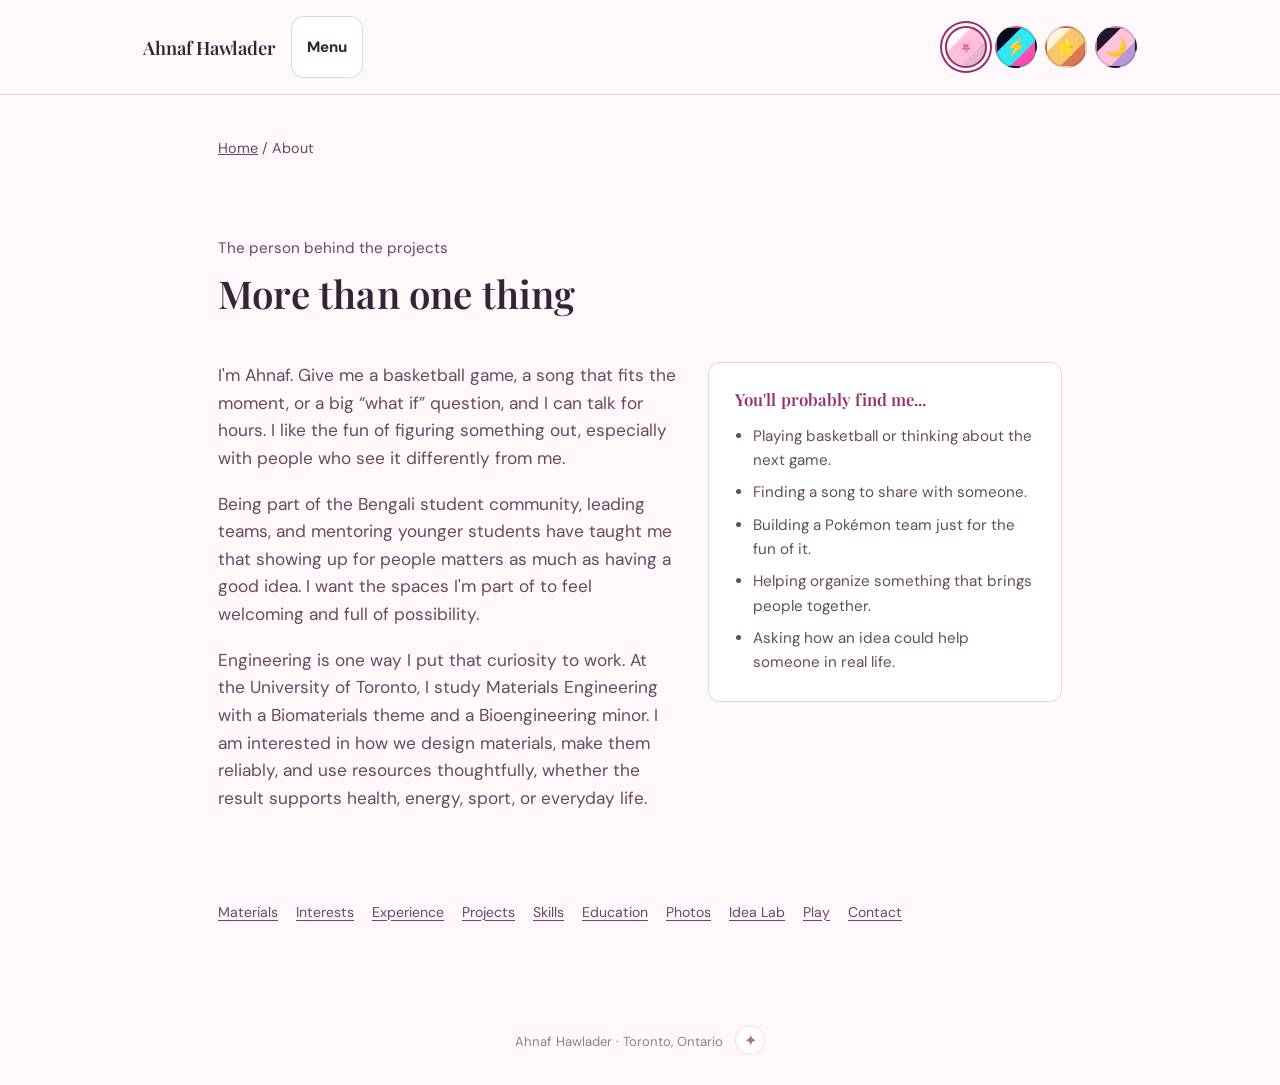
==== commit 4b63981a: "Add files via upload" ====
--- a/about.html
+++ b/about.html
@@ -1,6 +1,5 @@
-<!DOCTYPE html><html lang="en"><head><meta charset="UTF-8">
-<meta name="viewport" content="width=device-width, initial-scale=1, viewport-fit=cover">
-<title>About | Ahnaf Hawlader</title><meta name="description" content="About, education, skills, and contact.">
+<!DOCTYPE html><html lang="en"><head><meta charset="UTF-8"><meta name="viewport" content="width=device-width, initial-scale=1, viewport-fit=cover">
+<title>About | Ahnaf Hawlader</title><meta name="description" content="About of Ahnaf Hawlader.">
 <script>
 document.documentElement.classList.add('js-enabled');
 try {
@@ -10,83 +9,1008 @@
 } catch (e) {
   document.documentElement.setAttribute('data-theme', 'sakura');
 }
-</script>
-<link rel="preconnect" href="https://fonts.googleapis.com">
+</script><link rel="preconnect" href="https://fonts.googleapis.com">
 <link rel="preconnect" href="https://fonts.gstatic.com" crossorigin>
-<link href="https://fonts.googleapis.com/css2?family=DM+Sans:wght@400;500;600;700&amp;family=Inter:wght@400;500;600;700&amp;family=Nunito:wght@400;500;600;700;800&amp;family=Orbitron:wght@500;600;700&amp;family=Playfair+Display:wght@400;600;700&amp;family=Rye&amp;display=swap" rel="stylesheet">
-<link rel="stylesheet" href="styles.css"><script src="site.js" defer></script></head><body><header class="nav page-nav">
-  <div class="scroll-progress" id="scrollProgress" aria-hidden="true"></div>
-  <div class="nav-inner"><a class="site-brand" href="index.html">Ahnaf Hawlader</a>
-    <div class="nav-right">
-      <details class="mobile-menu">
-        <summary>Menu</summary>
-        <nav aria-label="Mobile navigation">
-          <a href="about.html#about">About</a><a href="materials.html#materials">Materials</a>
-          <a href="life.html#interests">Interests</a><a href="experience.html#experience">Experience</a>
-          <a href="projects.html#projects">Projects</a><a href="about.html#skills">Skills</a>
-          <a href="about.html#education">Education</a><a href="materials.html#idea-lab">Idea Lab</a>
-          <a href="life.html#play">Play</a><a href="about.html#contact">Contact</a>
-        </nav>
-      </details>
-      <ul class="nav-links">
-        <li><a href="about.html#about">About</a></li>
-        <li><a href="materials.html#materials">Materials</a></li>
-        <li><a href="life.html#interests">Interests</a></li>
-        <li><a href="experience.html#experience">Experience</a></li>
-        <li><a href="projects.html#projects">Projects</a></li>
-        <li><a href="life.html#play">Play</a></li>
-        <li><a href="about.html#contact">Contact</a></li>
-      </ul>
-      <div class="theme-picker" role="group" aria-label="Choose a theme">
-        <button class="swatch" data-theme="sakura" style="--sw-bg:#FFF8FB;--sw1:#FFC2DA;--sw2:#E9B3D3" type="button" aria-label="Sakura theme" title="Sakura">🌸</button>
-        <button class="swatch" data-theme="cyberpunk" style="--sw-bg:#090B1C;--sw1:#31E7F5;--sw2:#FF4CB4" type="button" aria-label="Cyberpunk theme" title="Cyberpunk">⚡</button>
-        <button class="swatch" data-theme="western" style="--sw-bg:#FFF4DE;--sw1:#F7C66F;--sw2:#DB7952" type="button" aria-label="Western Hero theme" title="Western Hero">⭐</button>
-        <button class="swatch" data-theme="moonlit" style="--sw-bg:#21162C;--sw1:#FFC3DF;--sw2:#B798D8" type="button" aria-label="Moonlit Sakura theme" title="Moonlit Sakura">🌙</button>
-      </div>
-    </div>
-  </div>
-</header>
-
-<main id="top">  <section class="hero">
-    <div class="dots" aria-hidden="true"></div>
-    <div class="wrap">
-      <div class="hero-grid">
-        <div class="hero-copy">
-          <span class="eyebrow-line">
-            <svg width="18" height="18" viewBox="0 0 24 24" fill="none"><circle cx="12" cy="12" r="9" stroke="currentColor" stroke-width="1.6"/><path d="M12 3v18M3 12h18" stroke="currentColor" stroke-width="1.2" opacity="0.5"/></svg>
-            A little bit of everything, based in Toronto
-          </span>
-          <h1>Hi, I'm Ahnaf.<br><em>Curiosity follows me everywhere.</em></h1>
-          <p class="hero-sub">Basketball captain, music lover, Pokémon fan, community builder, and Materials Engineering student. I am curious about people and the materials behind the things we use, from medical devices to energy systems and everyday products.</p>
-          <div class="hero-meta">
-            <span class="pill">🏀 Basketball</span>
-            <span class="pill">🎵 Music</span>
-            <span class="pill">⚡ Pokémon</span>
-            <span class="pill">🔬 Engineering</span>
-          </div>
-          <div class="hero-cta">
-            <a class="btn btn-primary" href="about.html#about">Get to know me</a>
-            <a class="btn btn-ghost" href="about.html#contact">Say hello</a>
-          </div>
-        </div>
-        <div class="photo-frame">
-          <div class="blob-bg" aria-hidden="true"></div>
-          <span class="hero-orbit one" aria-hidden="true">⚙️</span>
-          <span class="hero-orbit two" aria-hidden="true">✨</span>
-          <img src="assets/ahnaf-portrait.jpg" alt="Portrait of Ahnaf Hawlader outdoors in a garden">
-        </div>
-      </div>
-    </div>
-  </section>
-
-  <figure class="feature-banner">
-    <img src="assets/engineering-banner.jpg" alt="Ahnaf beside an engineering design project poster" width="1400" height="349" decoding="async">
-    <figcaption>Curious wherever I go.</figcaption>
-  </figure>
-
-
-
-  <section id="about">
+<link href="https://fonts.googleapis.com/css2?family=DM+Sans:wght@400;500;600;700&amp;family=Inter:wght@400;500;600;700&amp;family=Nunito:wght@400;500;600;700;800&amp;family=Orbitron:wght@500;600;700&amp;family=Playfair+Display:wght@400;600;700&amp;family=Rye&amp;display=swap" rel="stylesheet"><style>
+  :root {
+    --bg: #FFF8FB; --bg-alt: #FFEAF2; --bg-panel: #FFFFFF;
+    --cream: #352437; --cream-dim: #654B60;
+    --marigold: #FFC2DA; --coral: #F39ABC; --teal: #E9B3D3;
+    --pink-ink: #982F65; --blue-ink: #694470;
+    --line: rgba(53,36,55,.16); --dot-color: rgba(243,154,188,.23);
+    --nav-bg: rgba(255,248,251,.94); --pill-bg: rgba(53,36,55,.055);
+    --subtle-fill: rgba(53,36,55,.05); --btn-ink: #3A2434;
+    --btn-shadow: rgba(243,154,188,.32); --icon-bg: rgba(233,179,211,.26);
+    --tag-bg: rgba(255,194,218,.32);
+    --font-body: 'DM Sans', -apple-system, BlinkMacSystemFont, sans-serif;
+    --font-display: 'Playfair Display', Georgia, serif; --display-weight: 600;
+    --hero-glow: rgba(255,154,193,.31);
+    --display-spacing: 0.005em;
+    --radius-blob: 62% 38% 37% 63% / 58% 41% 59% 42%;
+    box-sizing: border-box;
+  }
+
+  /* Four selectable palettes, each with its own matching font. */
+  :root[data-theme="sakura"] {
+    --bg: #FFF8FB; --bg-alt: #FFEAF2; --bg-panel: #FFFFFF;
+    --cream: #352437; --cream-dim: #654B60;
+    --marigold: #FFC2DA; --coral: #F39ABC; --teal: #E9B3D3;
+    --pink-ink: #982F65; --blue-ink: #694470;
+    --line: rgba(53,36,55,.16); --dot-color: rgba(243,154,188,.23);
+    --nav-bg: rgba(255,248,251,.94); --pill-bg: rgba(53,36,55,.055);
+    --subtle-fill: rgba(53,36,55,.05); --btn-ink: #3A2434;
+    --btn-shadow: rgba(243,154,188,.32); --icon-bg: rgba(233,179,211,.26);
+    --tag-bg: rgba(255,194,218,.32);
+    --font-body: 'DM Sans', -apple-system, BlinkMacSystemFont, sans-serif;
+    --font-display: 'Playfair Display', Georgia, serif; --display-weight: 600;
+    --hero-glow: rgba(255,154,193,.31);
+  }
+  :root[data-theme="cyberpunk"] {
+    --bg: #090B1C; --bg-alt: #121434; --bg-panel: #1A1E42;
+    --cream: #F4F8FF; --cream-dim: #BCC6E5;
+    --marigold: #F8ED62; --coral: #FF4CB4; --teal: #31E7F5;
+    --pink-ink: #FF9AD8; --blue-ink: #85F5FF;
+    --line: rgba(244,248,255,.19); --dot-color: rgba(49,231,245,.23);
+    --nav-bg: rgba(9,11,28,.94); --pill-bg: rgba(244,248,255,.08);
+    --subtle-fill: rgba(244,248,255,.07); --btn-ink: #171725;
+    --btn-shadow: rgba(49,231,245,.32); --icon-bg: rgba(49,231,245,.17);
+    --tag-bg: rgba(255,76,180,.18);
+    --font-body: 'Inter', -apple-system, BlinkMacSystemFont, sans-serif;
+    --font-display: 'Orbitron', 'Inter', sans-serif; --display-weight: 600;
+    --hero-glow: rgba(49,231,245,.19);
+  }
+  :root[data-theme="western"] {
+    --bg: #FFF4DE; --bg-alt: #F9E7C6; --bg-panel: #FFFCF4;
+    --cream: #30251D; --cream-dim: #5B4B3F;
+    --marigold: #F7C66F; --coral: #DB7952; --teal: #82B6B2;
+    --pink-ink: #8B3F2A; --blue-ink: #2B686B;
+    --line: rgba(48,37,29,.19); --dot-color: rgba(219,121,82,.18);
+    --nav-bg: rgba(255,244,222,.94); --pill-bg: rgba(48,37,29,.06);
+    --subtle-fill: rgba(48,37,29,.055); --btn-ink: #332518;
+    --btn-shadow: rgba(219,121,82,.3); --icon-bg: rgba(130,182,178,.23);
+    --tag-bg: rgba(247,198,111,.32);
+    --font-body: 'Nunito', -apple-system, BlinkMacSystemFont, sans-serif;
+    --font-display: 'Rye', Georgia, serif; --display-weight: 400;
+    --hero-glow: rgba(247,198,111,.32);
+  }
+  :root[data-theme="moonlit"] {
+    --bg: #21162C; --bg-alt: #2E203C; --bg-panel: #392747;
+    --cream: #FFF8FC; --cream-dim: #DBC9E3;
+    --marigold: #FFC3DF; --coral: #E795C2; --teal: #B798D8;
+    --pink-ink: #FFD1EA; --blue-ink: #D8C2FF;
+    --line: rgba(255,248,252,.19); --dot-color: rgba(231,149,194,.2);
+    --nav-bg: rgba(33,22,44,.94); --pill-bg: rgba(255,248,252,.08);
+    --subtle-fill: rgba(255,248,252,.07); --btn-ink: #39233A;
+    --btn-shadow: rgba(255,195,223,.26); --icon-bg: rgba(183,152,216,.2);
+    --tag-bg: rgba(231,149,194,.18);
+    --font-body: 'DM Sans', -apple-system, BlinkMacSystemFont, sans-serif;
+    --font-display: 'Playfair Display', Georgia, serif; --display-weight: 600;
+    --hero-glow: rgba(231,149,194,.18);
+  }
+
+  body { transition: background 0.25s ease, color 0.25s ease; }
+  *, *::before, *::after { box-sizing: inherit; }
+  html { scroll-behavior: smooth; scroll-padding-top: calc(72px + env(safe-area-inset-top, 0px)); }
+  html, body { height: auto; }
+
+  body {
+    margin: 0;
+    background: var(--bg);
+    color: var(--cream);
+    font-family: var(--font-body);
+    line-height: 1.6;
+    -webkit-font-smoothing: antialiased;
+  }
+
+  @media (prefers-reduced-motion: reduce) {
+    * { animation-duration: 0.01ms !important; animation-iteration-count: 1 !important; transition-duration: 0.01ms !important; }
+  }
+
+  a { color: inherit; }
+
+  h1, h2, h3 {
+    font-family: var(--font-display);
+    font-weight: var(--display-weight);
+    margin: 0;
+    line-height: 1.24;
+    letter-spacing: var(--display-spacing);
+  }
+
+  .wrap {
+    max-width: 1080px;
+    margin: 0 auto;
+    padding: 0 28px;
+  }
+
+  /* decorative dot texture */
+  .dots {
+    position: absolute;
+    inset: 0;
+    background-image: radial-gradient(circle, var(--dot-color) 1.4px, transparent 1.4px);
+    background-size: 22px 22px;
+    pointer-events: none;
+  }
+
+  /* ---------- NAV ---------- */
+  header.nav {
+    position: sticky;
+    top: 0;
+    z-index: 50;
+    padding-top: env(safe-area-inset-top, 0px);
+    background: var(--nav-bg);
+    backdrop-filter: blur(10px);
+    border-bottom: 1px solid var(--line);
+  }
+  .nav-inner {
+    max-width: 1080px;
+    margin: 0 auto;
+    padding: 16px 28px;
+  }
+  .nav-links {
+    display: flex;
+    gap: 26px;
+    list-style: none;
+    margin: 0;
+    padding: 0;
+  }
+  .nav-links a {
+    text-decoration: none;
+    font-size: 0.92rem;
+    color: var(--cream-dim);
+    transition: color 0.2s ease;
+  }
+  .nav-links a:hover, .nav-links a:focus-visible { color: var(--pink-ink); }
+  .nav-links { display: none; }
+  @media (min-width: 1240px) { .nav-links { display: flex; gap: 18px; } }
+  .mobile-menu { position: relative; }
+  .mobile-menu summary {
+    cursor: pointer; list-style: none; min-height: 44px; display: flex; align-items: center;
+    padding: 8px 15px; border-radius: 13px; border: 1px solid var(--line);
+    background: var(--bg-panel); font-size: .94rem; font-weight: 800;
+  }
+  .mobile-menu summary::-webkit-details-marker { display: none; }
+  .mobile-menu nav {
+    position: absolute; top: calc(100% + 12px); left: 0;
+    width: min(260px, calc(100vw - 24px)); max-height: min(70vh, 480px); overflow-y: auto;
+    display: grid; gap: 3px; padding: 10px; background: var(--bg-panel);
+    border: 1px solid var(--line); border-radius: 14px;
+    box-shadow: 0 14px 35px rgba(0,0,0,.13);
+  }
+  .mobile-menu a { text-decoration: none; font-size: .95rem; font-weight: 700; padding: 10px; border-radius: 9px; }
+  .mobile-menu a:hover { background: var(--pill-bg); color: var(--pink-ink); }
+  @media (min-width: 1240px) { .mobile-menu { display: none; } }
+  @media (max-width: 470px) {
+    .nav-inner { padding: 10px 12px; }
+    .nav-right { gap: 8px; }
+    .mobile-menu summary { padding-inline: 10px; }
+  }
+
+  .nav-right {
+    display: flex;
+    align-items: center;
+    justify-content: space-between;
+    gap: 20px;
+    width: 100%;
+  }
+  .theme-toggle {
+    position: relative;
+    width: 38px;
+    height: 38px;
+    border-radius: 10px;
+    border: 1px solid var(--line);
+    background: var(--pill-bg);
+    color: var(--cream);
+    display: flex;
+    align-items: center;
+    justify-content: center;
+    cursor: pointer;
+    padding: 0;
+    transition: border-color 0.2s ease, color 0.2s ease;
+  }
+  .theme-toggle:hover { border-color: var(--teal); color: var(--blue-ink); }
+
+  .theme-picker { display: flex; align-items: center; gap: 8px; flex-shrink: 0; }
+  .swatch {
+    width: 42px; height: 42px; flex-shrink: 0; padding: 0;
+    display: grid; place-items: center; border: 2px solid var(--line);
+    border-radius: 50%; color: #30251D; font-size: 1.1rem; cursor: pointer;
+    background: linear-gradient(135deg, var(--sw-bg) 0 31%, var(--sw1) 32% 67%, var(--sw2) 68%);
+    transition: transform .18s ease, border-color .18s ease, box-shadow .18s ease;
+  }
+  .swatch:hover { transform: translateY(-3px) scale(1.07); }
+  .swatch.active { border-color: var(--pink-ink); box-shadow: 0 0 0 3px var(--bg-panel), 0 0 0 5px var(--pink-ink); }
+  @media (max-width: 470px) {
+    .theme-picker { gap: 7px; }
+    .swatch { width: 36px; height: 36px; font-size: 1rem; }
+  }
+  @media (max-width: 350px) {
+    .theme-picker { gap: 5px; }
+    .swatch { width: 33px; height: 33px; }
+  }
+
+  /* A fresh welcome on every visit. */
+  .intro-overlay { display: none; }
+  .js-enabled .intro-overlay {
+    position: fixed; inset: 0; z-index: 1000; display: grid; place-items: center;
+    overflow: hidden; background: var(--bg); color: var(--cream); text-align: center;
+    animation: intro-fade .7s ease 2.85s forwards;
+  }
+  .intro-overlay::before {
+    content: ''; position: absolute; width: min(80vw, 600px); aspect-ratio: 1;
+    border-radius: 50%; background: radial-gradient(circle, var(--hero-glow), transparent 68%);
+  }
+  .intro-stage { position: relative; z-index: 2; padding: 24px; animation: ninja-enter .8s cubic-bezier(.2,1.3,.45,1) both; }
+  .intro-ninja { display: block; width: clamp(116px, 35vw, 168px); height: auto; margin: 0 auto 20px; filter: drop-shadow(0 14px 14px var(--btn-shadow)); }
+  .intro-stage h2 { font-size: clamp(2.2rem, 8vw, 4rem); color: var(--pink-ink); }
+  .intro-stage p { margin: 6px 0 0; color: var(--cream-dim); font-weight: 700; }
+  .intro-skip {
+    position: absolute; z-index: 4; right: max(20px, env(safe-area-inset-right));
+    bottom: max(24px, env(safe-area-inset-bottom));
+    padding: 9px 16px; border-radius: 999px; border: 1px solid var(--line);
+    background: var(--bg-panel); color: var(--cream); font: 700 .9rem var(--font-body); cursor: pointer;
+  }
+  .intro-skip:hover { background: var(--tag-bg); }
+  .intro-smoke {
+    position: absolute; z-index: 3; left: 50%; top: 54%; width: min(44vw, 290px); aspect-ratio: 1;
+    border-radius: 50%; pointer-events: none;
+    background: radial-gradient(circle, var(--bg-panel) 5%, var(--marigold) 45%, transparent 72%);
+    filter: blur(12px); opacity: 0; transform: translate(-50%, -50%) scale(.1);
+    animation: smoke-poof 1.65s ease-out 1.35s both;
+  }
+  .intro-smoke:nth-of-type(2) { --smoke-x: -95%; --smoke-y: -30%; animation-delay: 1.47s; }
+  .intro-smoke:nth-of-type(3) { --smoke-x: 85%; --smoke-y: -55%; animation-delay: 1.55s; }
+  .intro-smoke:nth-of-type(4) { --smoke-x: -60%; --smoke-y: 55%; animation-delay: 1.62s; }
+  .intro-smoke:nth-of-type(5) { --smoke-x: 65%; --smoke-y: 70%; animation-delay: 1.4s; }
+  .intro-smoke:nth-of-type(6) { --smoke-x: 5%; --smoke-y: -105%; animation-delay: 1.7s; }
+  @keyframes ninja-enter { from { opacity: 0; transform: translateY(-110px) rotate(-12deg) scale(.6); } to { opacity: 1; transform: none; } }
+  @keyframes smoke-poof {
+    20% { opacity: .86; }
+    65% { opacity: .72; }
+    to { opacity: 0; transform: translate(calc(-50% + var(--smoke-x, 0px)), calc(-50% + var(--smoke-y, -20%))) scale(2.4); }
+  }
+  @keyframes intro-fade { to { opacity: 0; visibility: hidden; pointer-events: none; } }
+  .js-enabled .intro-overlay.dismissed { animation: none; opacity: 0; pointer-events: none; transition: opacity .25s ease; }
+  @media (prefers-reduced-motion: reduce) {
+    .js-enabled .intro-overlay { animation: intro-fade .01ms linear .5s forwards; }
+    .intro-stage { animation: none; }
+    .intro-smoke { display: none; }
+  }
+
+  /* ---------- HERO ---------- */
+  .hero {
+    position: relative;
+    overflow: hidden;
+    padding: 64px 0 80px;
+    background: radial-gradient(circle at 78% 24%, var(--hero-glow), transparent 42%);
+  }
+  .hero::after {
+    content: var(--hero-symbol, '✦'); position: absolute; top: 18px; right: 5%;
+    color: var(--coral); opacity: .35; font-size: clamp(2.5rem, 5vw, 4.5rem);
+    pointer-events: none; animation: bob 6s ease-in-out infinite;
+  }
+  .hero.theme-swap { animation: theme-flash .55s ease; }
+  @keyframes theme-flash { from { filter: saturate(1.45) brightness(1.06); } to { filter: none; } }
+  :root[data-theme="sakura"] { --hero-symbol: '✿'; }
+  :root[data-theme="cyberpunk"] { --hero-symbol: '◇'; }
+  :root[data-theme="western"] { --hero-symbol: '★'; }
+  :root[data-theme="moonlit"] { --hero-symbol: '✿'; }
+  :root[data-theme="cyberpunk"] .hero .dots {
+    background-image: linear-gradient(rgba(49,231,245,.12) 1px, transparent 1px),
+      linear-gradient(90deg, rgba(49,231,245,.12) 1px, transparent 1px);
+    background-size: 32px 32px;
+  }
+  :root[data-theme="cyberpunk"] .hero h1 em { text-shadow: 0 0 20px var(--coral); }
+  :root[data-theme="cyberpunk"] .btn-primary { box-shadow: 0 0 22px rgba(49,231,245,.28); }
+  :root[data-theme="western"] .hero h1 em { text-shadow: 3px 3px 0 var(--marigold); }
+  :root[data-theme="western"] .project-card:hover { box-shadow: 5px 5px 0 var(--marigold); }
+  :root[data-theme="sakura"] .hero::after, :root[data-theme="moonlit"] .hero::after { opacity: .55; }
+  .hero-grid {
+    display: grid;
+    grid-template-columns: 1fr;
+    gap: 44px;
+    align-items: center;
+    position: relative;
+    z-index: 2;
+  }
+  @media (min-width: 860px) {
+    .hero-grid { grid-template-columns: 1.15fr 0.85fr; gap: 24px; }
+  }
+  .eyebrow-line {
+    display: flex;
+    align-items: center;
+    gap: 10px;
+    color: var(--pink-ink);
+    font-size: 0.95rem;
+    margin-bottom: 18px;
+  }
+  .eyebrow-line svg { flex-shrink: 0; }
+  .hero h1 {
+    font-size: clamp(2.5rem, 6vw, 4.1rem);
+    line-height: 1.05;
+    color: var(--cream);
+  }
+  .hero h1 em {
+    font-style: italic;
+    color: var(--pink-ink);
+  }
+  .hero-sub {
+    margin-top: 20px;
+    font-size: 1.15rem;
+    color: var(--cream-dim);
+    max-width: 46ch;
+  }
+  .hero-meta {
+    margin-top: 26px;
+    display: flex;
+    flex-wrap: wrap;
+    gap: 10px;
+  }
+  .pill {
+    display: inline-flex;
+    align-items: center;
+    gap: 6px;
+    padding: 7px 14px;
+    border-radius: 999px;
+    border: 1px solid var(--line);
+    font-size: 0.85rem;
+    color: var(--cream-dim);
+    background: var(--pill-bg);
+  }
+  .hero-cta {
+    margin-top: 34px;
+    display: flex;
+    flex-wrap: wrap;
+    gap: 14px;
+  }
+  .btn {
+    display: inline-flex;
+    align-items: center;
+    gap: 8px;
+    padding: 13px 22px;
+    border-radius: 12px;
+    text-decoration: none;
+    font-size: 0.95rem;
+    font-weight: 600;
+    transition: transform 0.18s ease, box-shadow 0.18s ease;
+    border: 1px solid transparent;
+  }
+  .btn:hover { transform: translateY(-2px); }
+  .btn-primary {
+    background: var(--marigold);
+    color: var(--btn-ink);
+  }
+  .btn-primary:hover { box-shadow: 0 10px 24px var(--btn-shadow); }
+  .btn-ghost {
+    border-color: var(--line);
+    color: var(--cream);
+  }
+  .btn-ghost:hover { border-color: var(--teal); color: var(--blue-ink); }
+
+  .photo-frame {
+    position: relative;
+    justify-self: center;
+    width: min(340px, 78vw);
+  }
+  .blob-bg {
+    position: absolute;
+    inset: -18px;
+    background: linear-gradient(135deg, var(--coral), var(--marigold));
+    border-radius: var(--radius-blob);
+    animation: morph 14s ease-in-out infinite;
+    opacity: 0.9;
+    z-index: 0;
+  }
+  .photo-frame img {
+    position: relative;
+    z-index: 1;
+    width: 100%;
+    display: block;
+    object-fit: cover;
+    aspect-ratio: 3/4;
+    border-radius: var(--radius-blob);
+    animation: morph 14s ease-in-out infinite;
+    border: 4px solid var(--bg);
+  }
+  @keyframes morph {
+    0%, 100% { border-radius: 62% 38% 37% 63% / 58% 41% 59% 42%; }
+    33% { border-radius: 45% 55% 62% 38% / 40% 62% 38% 60%; }
+    66% { border-radius: 55% 45% 40% 60% / 55% 35% 65% 45%; }
+  }
+
+  /* ---------- SECTION SHARED ---------- */
+  section { position: relative; padding: 76px 0; }
+  .section-alt { background: var(--bg-alt); }
+  .kicker {
+    color: var(--blue-ink);
+    font-size: 0.95rem;
+    margin-bottom: 10px;
+    display: block;
+  }
+  .section-head {
+    max-width: 640px;
+    margin-bottom: 44px;
+  }
+  .section-head h2 {
+    font-size: clamp(1.7rem, 3.4vw, 2.4rem);
+    color: var(--cream);
+  }
+  .section-head p { color: var(--cream-dim); margin-top: 12px; font-size: 1.02rem; }
+  /* ---------- ABOUT ---------- */
+  .about-body {
+    display: grid;
+    grid-template-columns: 1fr;
+    gap: 30px;
+  }
+  @media (min-width: 780px) {
+    .about-body { grid-template-columns: 1.3fr 1fr; }
+  }
+  .about-body p {
+    font-size: 1.08rem;
+    color: var(--cream-dim);
+    margin: 0 0 18px;
+  }
+  .about-body p:last-child { margin-bottom: 0; }
+  .about-card {
+    background: var(--bg-panel);
+    border: 1px solid var(--line);
+    border-radius: 20px;
+    padding: 26px;
+    align-self: start;
+  }
+  .about-card h3 {
+    font-size: 1.05rem;
+    color: var(--pink-ink);
+    margin-bottom: 14px;
+  }
+  .about-card ul { margin: 0; padding-left: 18px; color: var(--cream-dim); font-size: 0.95rem; }
+  .about-card li { margin-bottom: 8px; }
+  .about-card li:last-child { margin-bottom: 0; }
+
+  /* ---------- PROJECTS ---------- */
+  .project-list {
+    display: grid;
+    gap: 20px;
+    grid-template-columns: 1fr;
+  }
+  @media (min-width: 780px) {
+    .project-list { grid-template-columns: repeat(3, 1fr); }
+  }
+  .project-card {
+    background: var(--bg-panel);
+    border: 1px solid var(--line);
+    border-radius: 20px;
+    padding: 28px 24px;
+    display: flex;
+    flex-direction: column;
+    gap: 14px;
+    transition: border-color 0.2s ease, transform 0.2s ease;
+  }
+  .project-card:hover { border-color: var(--teal); transform: translateY(-4px); }
+  .project-icon {
+    width: 42px; height: 42px;
+    border-radius: 12px;
+    display: flex; align-items: center; justify-content: center;
+    background: var(--icon-bg);
+    color: var(--blue-ink);
+  }
+  .project-card h3 { font-size: 1.15rem; color: var(--cream); }
+  .project-meta { font-size: 0.82rem; color: var(--cream-dim); opacity: 0.85; }
+  .project-card p { color: var(--cream-dim); font-size: 0.95rem; margin: 0; flex-grow: 1; }
+  .tag-row { display: flex; flex-wrap: wrap; gap: 8px; margin-top: 4px; }
+  .tag {
+    font-size: 0.76rem;
+    padding: 4px 10px;
+    border-radius: 999px;
+    background: var(--tag-bg);
+    color: var(--pink-ink);
+  }
+
+  /* ---------- MATERIALS FOCUS ---------- */
+  .dream-grid { display: grid; grid-template-columns: repeat(2, minmax(0, 1fr)); gap: 18px; }
+  .dream-card {
+    padding: 28px 24px; border-radius: 20px; border: 1px solid var(--line);
+    background: var(--bg-panel); min-width: 0;
+  }
+  .dream-icon { display: block; font-size: 2rem; margin-bottom: 18px; }
+  .dream-card h3 { font-size: 1.18rem; color: var(--pink-ink); }
+  .dream-card p { color: var(--cream-dim); margin: 10px 0 0; font-size: .95rem; }
+  @media (max-width: 720px) { .dream-grid { grid-template-columns: 1fr; } }
+
+  /* ---------- TIMELINE ---------- */
+  .timeline {
+    position: relative;
+    padding-left: 28px;
+    border-left: 2px solid var(--line);
+  }
+  .t-item {
+    position: relative;
+    padding-bottom: 34px;
+  }
+  .t-item:last-child { padding-bottom: 0; }
+  .t-item::before {
+    content: "";
+    position: absolute;
+    left: -34px;
+    top: 4px;
+    width: 12px;
+    height: 12px;
+    border-radius: 50%;
+    background: var(--coral);
+    border: 3px solid var(--bg);
+    box-shadow: 0 0 0 2px var(--coral);
+  }
+  #experience .section-head h2::after,
+  #interests .section-head h2::after {
+    display: inline-block; margin-left: .28em; color: var(--coral);
+    font-family: var(--font-body); font-size: .55em; vertical-align: middle;
+  }
+  #experience .section-head h2::after { content: '✦'; }
+  #interests .section-head h2::after { content: '♪'; color: var(--blue-ink); }
+  #experience .section-head.revealed h2::after,
+  #interests .section-head.revealed h2::after { animation: section-spark .75s ease-out both; }
+  .t-item.revealed::before { animation: timeline-ping .8s ease-out; }
+  .t-item:nth-child(even).revealed::before { animation-delay: .1s; }
+  @keyframes section-spark {
+    from { opacity: 0; transform: rotate(-25deg) scale(.45); }
+    60% { opacity: 1; transform: rotate(12deg) scale(1.25); }
+    to { opacity: 1; transform: rotate(0) scale(1); }
+  }
+  @keyframes timeline-ping {
+    0% { transform: scale(.55); box-shadow: 0 0 0 2px var(--coral), 0 0 0 2px var(--tag-bg); }
+    55% { transform: scale(1.13); box-shadow: 0 0 0 2px var(--coral), 0 0 0 11px transparent; }
+    100% { transform: scale(1); box-shadow: 0 0 0 2px var(--coral), 0 0 0 11px transparent; }
+  }
+  .t-date { font-size: 0.82rem; color: var(--blue-ink); margin-bottom: 4px; }
+  .t-item h3 { font-size: 1.08rem; color: var(--cream); margin-bottom: 2px; }
+  .t-org { font-size: 0.92rem; color: var(--cream-dim); margin-bottom: 8px; display: block; }
+  .t-item p { margin: 0; color: var(--cream-dim); font-size: 0.94rem; }
+  .timeline-note {
+    margin-top: 30px;
+    font-size: 0.9rem;
+    color: var(--cream-dim);
+  }
+  .timeline-note a { color: var(--blue-ink); text-decoration: underline; }
+  .experience-bridge {
+    margin-top: 34px; padding: 25px 28px; border: 1px solid var(--line);
+    border-left: 4px solid var(--coral); border-radius: 16px; background: var(--bg-panel);
+  }
+  .experience-bridge h3 { font-size: 1.15rem; color: var(--pink-ink); }
+  .experience-bridge p { margin: 9px 0 0; color: var(--cream-dim); }
+  .experience-bridge a { color: var(--blue-ink); text-underline-offset: 3px; }
+
+  /* ---------- SKILLS ---------- */
+  .skills-grid {
+    display: grid;
+    grid-template-columns: 1fr;
+    gap: 22px;
+  }
+  @media (min-width: 780px) {
+    .skills-grid { grid-template-columns: repeat(3, 1fr); }
+  }
+  .skill-group {
+    background: var(--bg-panel);
+    border: 1px solid var(--line);
+    border-radius: 20px;
+    padding: 24px;
+  }
+  .skill-group h3 {
+    font-size: 1rem;
+    color: var(--blue-ink);
+    margin-bottom: 16px;
+  }
+  .skill-pills { display: flex; flex-wrap: wrap; gap: 8px; }
+  .skill-pill {
+    font-size: 0.85rem;
+    padding: 7px 13px;
+    border-radius: 10px;
+    background: var(--subtle-fill);
+    border: 1px solid var(--line);
+    color: var(--cream);
+  }
+
+  /* ---------- EDUCATION / HONORS ---------- */
+  .edu-grid {
+    display: grid;
+    grid-template-columns: 1fr;
+    gap: 24px;
+  }
+  @media (min-width: 780px) {
+    .edu-grid { grid-template-columns: 1.4fr 1fr; }
+  }
+  .edu-card {
+    background: var(--bg-panel);
+    border: 1px solid var(--line);
+    border-radius: 20px;
+    padding: 26px;
+    margin-bottom: 18px;
+  }
+  .edu-card:last-child { margin-bottom: 0; }
+  .edu-card h3 { font-size: 1.1rem; color: var(--cream); }
+  .edu-when { font-size: 0.85rem; color: var(--blue-ink); margin: 4px 0 10px; }
+  .edu-card p { margin: 0; color: var(--cream-dim); font-size: 0.93rem; }
+  .honor-list { list-style: none; margin: 0; padding: 0; }
+  .honor-list li {
+    display: flex; align-items: center; gap: 10px;
+    padding: 10px 0;
+    border-bottom: 1px solid var(--line);
+    font-size: 0.93rem;
+    color: var(--cream-dim);
+  }
+  .honor-list li:last-child { border-bottom: none; }
+  .honor-list svg { flex-shrink: 0; color: var(--pink-ink); }
+
+  /* ---------- CONTACT ---------- */
+  .contact-panel {
+    background: linear-gradient(135deg, var(--bg-panel), var(--bg-alt));
+    border: 1px solid var(--line);
+    border-radius: 26px;
+    padding: 52px 40px;
+    text-align: center;
+    position: relative;
+    overflow: hidden;
+  }
+  .contact-panel h2 { font-size: clamp(1.7rem, 4vw, 2.3rem); }
+  .contact-panel p { color: var(--cream-dim); margin: 14px auto 30px; max-width: 46ch; }
+  .contact-cta { display: flex; flex-wrap: wrap; justify-content: center; gap: 14px; }
+  .resume-note {
+    margin-top: 22px;
+    font-size: 0.85rem;
+    color: var(--cream-dim);
+    opacity: 0.75;
+  }
+
+  footer {
+    padding: 30px 0 calc(30px + env(safe-area-inset-bottom, 0px));
+    text-align: center;
+    font-size: 0.82rem;
+    color: var(--cream-dim);
+    opacity: 0.7;
+  }
+
+  /* ---------- MATCH GAME ---------- */
+  .match-wrap { display: flex; flex-direction: column; align-items: center; gap: 22px; }
+  .match-board {
+    display: grid;
+    grid-template-columns: repeat(4, 1fr);
+    gap: 12px;
+    max-width: 520px;
+    width: 100%;
+  }
+  @media (min-width: 620px) { .match-board { grid-template-columns: repeat(4, 1fr); } }
+  .match-card {
+    position: relative;
+    aspect-ratio: 3/4;
+    border-radius: 12px;
+    border: 1px solid var(--line);
+    background: var(--bg-panel);
+    cursor: pointer;
+    padding: 0;
+    perspective: 600px;
+  }
+  .match-face {
+    position: absolute; inset: 0;
+    display: flex; align-items: center; justify-content: center;
+    border-radius: 12px;
+    backface-visibility: hidden;
+    transition: transform 0.4s ease;
+    font-family: var(--font-display);
+    font-size: 0.95rem;
+    text-align: center;
+    padding: 6px;
+  }
+  .match-front { background: linear-gradient(135deg, var(--coral), var(--marigold)); color: var(--btn-ink); font-size: 1.4rem; transform: rotateY(0deg); }
+  .match-back { background: var(--pill-bg); color: var(--cream); border: 1px solid var(--line); transform: rotateY(180deg); }
+  .match-card.flipped .match-front, .match-card.done .match-front { transform: rotateY(-180deg); }
+  .match-card.flipped .match-back, .match-card.done .match-back { transform: rotateY(0deg); }
+  .match-card.done { opacity: 0.55; cursor: default; }
+  .match-hud { display: flex; align-items: center; gap: 18px; flex-wrap: wrap; justify-content: center; color: var(--cream-dim); font-size: 0.92rem; }
+  .match-status { color: var(--pink-ink); font-weight: 600; }
+  .match-best { color: var(--blue-ink); }
+  .sparkle-button {
+    border: 1px solid var(--line); border-radius: 999px; padding: 9px 15px;
+    background: var(--bg-panel); color: var(--pink-ink); cursor: pointer;
+    font: inherit; font-size: .86rem; font-weight: 600;
+    transition: transform .2s ease, box-shadow .2s ease;
+  }
+  .sparkle-button:hover { transform: translateY(-3px) rotate(-2deg); box-shadow: 0 9px 22px var(--btn-shadow); }
+  .curiosity-corner { text-align: center; margin-top: 26px; }
+  .curiosity-note { color: var(--cream-dim); min-height: 1.6em; margin: 12px 0 0; font-size: .92rem; }
+  .secret-button {
+    display: inline-grid; place-items: center; margin-left: 8px; width: 30px; height: 30px;
+    border: 1px solid var(--line); border-radius: 50%; background: var(--bg-panel);
+    color: var(--pink-ink); cursor: pointer; font-size: 1rem;
+    transition: transform .25s ease, background .25s ease;
+  }
+  .secret-button:hover { transform: rotate(30deg) scale(1.12); background: var(--tag-bg); }
+  .secret-message { display: block; min-height: 1.5em; margin-top: 8px; color: var(--pink-ink); font-weight: 600; opacity: 1; }
+  .secret-message[hidden] { display: none; }
+  /* ---------- IDEA LAB ---------- */
+  .lab-shell {
+    display: grid; grid-template-columns: minmax(0, 1fr) minmax(0, 1fr);
+    gap: 26px; padding: 30px; border: 1px solid var(--line);
+    border-radius: 26px; background: var(--bg-panel);
+    box-shadow: 0 18px 50px rgba(51,50,74,.06);
+  }
+  .lab-controls { display: grid; gap: 20px; align-content: center; }
+  .lab-choice-title { display: block; margin-bottom: 10px; font-weight: 700; color: var(--cream); }
+  .lab-options { display: flex; flex-wrap: wrap; gap: 9px; }
+  .lab-option {
+    padding: 9px 13px; border: 1px solid var(--line); border-radius: 999px;
+    background: var(--pill-bg); color: var(--cream); font: inherit;
+    cursor: pointer; transition: transform .2s ease, background .2s ease, border-color .2s ease;
+  }
+  .lab-option:hover { transform: translateY(-3px); border-color: var(--teal); }
+  .lab-option[aria-pressed="true"] { background: var(--tag-bg); border-color: var(--pink-ink); color: var(--pink-ink); font-weight: 700; }
+  .lab-result {
+    min-height: 265px; display: flex; flex-direction: column; justify-content: center;
+    position: relative; overflow: hidden; padding: 30px; border-radius: 21px;
+    background: linear-gradient(145deg, var(--tag-bg), var(--icon-bg), var(--bg-alt));
+    border: 1px solid var(--line);
+  }
+  .lab-result::before, .lab-result::after {
+    content: ''; position: absolute; border: 2px solid var(--line); border-radius: 50%; pointer-events: none;
+  }
+  .lab-result::before { width: 180px; height: 180px; right: -55px; top: -80px; }
+  .lab-result::after { width: 90px; height: 90px; right: 45px; bottom: -42px; }
+  .lab-result > * { position: relative; z-index: 1; }
+  .lab-label { font-size: .75rem; text-transform: uppercase; letter-spacing: .13em; color: var(--blue-ink); font-weight: 700; }
+  .lab-result h3 { margin: 12px 0; font-size: clamp(1.45rem, 3vw, 2rem); line-height: 1.15; }
+  .lab-result p { margin: 0; color: var(--cream-dim); max-width: 46ch; }
+  .lab-result.swap > * { animation: lab-appear .35s ease both; }
+  .lab-footnote { margin: 16px 0 0; color: var(--cream-dim); font-size: .85rem; }
+  @keyframes lab-appear { from { opacity: 0; transform: translateY(8px); } to { opacity: 1; transform: translateY(0); } }
+  @media (max-width: 720px) { .lab-shell { grid-template-columns: 1fr; padding: 18px; } .lab-result { min-height: 225px; } }
+  .confetti-piece {
+    position: fixed; z-index: 100; top: -24px; left: var(--x); pointer-events: none;
+    font-size: 20px; animation: confetti-fall var(--duration) ease-in forwards;
+  }
+  @keyframes confetti-fall { to { transform: translate(var(--drift), 105vh) rotate(550deg); opacity: 0; } }
+
+  /* ---------- SMALL INTERACTIONS ---------- */
+  .scroll-progress {
+    position: absolute; bottom: -1px; left: 0; height: 3px; width: 100%;
+    background: linear-gradient(90deg, var(--coral), var(--teal));
+    transform: scaleX(0); transform-origin: left; pointer-events: none;
+  }
+  .hero-copy { animation: arrive 0.8s ease both; }
+  .photo-frame { animation: arrive 0.9s 0.12s ease both, float 6s 1s ease-in-out infinite; }
+  .hero-orbit {
+    position: absolute; z-index: 2; width: 44px; height: 44px; border-radius: 14px;
+    display: grid; place-items: center; background: var(--bg-panel);
+    border: 1px solid var(--line); box-shadow: 0 12px 28px rgba(51,50,74,.12);
+    font-size: 1.35rem; pointer-events: none;
+  }
+  .hero-orbit.one { top: -10px; right: -18px; animation: bob 5s ease-in-out infinite; }
+  .hero-orbit.two { bottom: 34px; left: -28px; animation: bob 5s 1.5s ease-in-out infinite; }
+  .feature-banner {
+    margin: 0; position: relative; overflow: hidden; background: var(--bg-alt);
+    border-block: 1px solid var(--line);
+  }
+  .feature-banner img {
+    width: 100%; height: clamp(220px, 25vw, 370px); display: block;
+    object-fit: cover; object-position: 65% center;
+    transition: transform .8s ease;
+  }
+  .feature-banner:hover img { transform: scale(1.025); }
+  .feature-banner figcaption {
+    position: absolute; left: max(24px, calc((100vw - 1024px)/2)); bottom: 20px;
+    padding: 9px 14px; border-radius: 10px; color: #33324A;
+    background: rgba(255,255,255,.92); font-size: .85rem; font-weight: 600;
+    box-shadow: 0 6px 25px rgba(0,0,0,.12);
+  }
+  .interest-grid { display: grid; grid-template-columns: repeat(3, 1fr); gap: 18px; }
+  .interest-card {
+    position: relative; overflow: hidden; padding: 28px 24px;
+    background: var(--bg-panel); border: 1px solid var(--line); border-radius: 20px;
+    transition: transform .25s ease, box-shadow .25s ease, border-color .25s ease;
+  }
+  .interest-card::after {
+    content: ''; position: absolute; width: 120px; height: 120px; right: -55px; top: -55px;
+    border-radius: 50%; background: var(--tag-bg); transition: transform .4s ease;
+  }
+  .interest-card:hover { transform: translateY(-6px) rotate(-.5deg); border-color: var(--teal); box-shadow: 0 16px 30px rgba(51,50,74,.09); }
+  .interest-card:hover::after { transform: scale(1.5); }
+  .interest-icon { display: block; font-size: 2rem; margin-bottom: 18px; transition: transform .3s ease; }
+  .interest-card.revealed:nth-child(1) .interest-icon { animation: music-sway .7s ease-out .1s; }
+  .interest-card.revealed:nth-child(2) .interest-icon { animation: ball-bounce .8s ease-out .16s; }
+  .interest-card.revealed:nth-child(3) .interest-icon { animation: spark-turn .75s ease-out .22s; }
+  @keyframes music-sway {
+    0% { transform: rotate(-13deg) scale(.8); }
+    55% { transform: rotate(10deg) scale(1.12); }
+    100% { transform: none; }
+  }
+  @keyframes ball-bounce {
+    0% { transform: translateY(-13px) scale(.88); }
+    45% { transform: translateY(3px) scale(1.06,.94); }
+    70% { transform: translateY(-5px); }
+    100% { transform: none; }
+  }
+  @keyframes spark-turn {
+    0% { transform: rotate(-20deg) scale(.7); opacity: .5; }
+    65% { transform: rotate(12deg) scale(1.16); opacity: 1; }
+    100% { transform: none; opacity: 1; }
+  }
+  .interest-card:hover .interest-icon { transform: rotate(-12deg) scale(1.15); }
+  .interest-card h3 { font-size: 1.18rem; }
+  .interest-card p { color: var(--cream-dim); margin: 10px 0 0; font-size: .95rem; }
+  .photo-story { margin-top: 56px; }
+  .photo-story h3 { font-size: clamp(1.45rem, 3vw, 2rem); }
+  .photo-story p { margin: 8px 0 22px; color: var(--cream-dim); }
+  .photo-gallery { display: grid; grid-template-columns: 1.25fr .85fr; gap: 18px; }
+  .gallery-shot {
+    position: relative; margin: 0; aspect-ratio: 1.42; overflow: hidden;
+    border: 1px solid var(--line); border-radius: 22px;
+    background: var(--bg-panel);
+  }
+  .gallery-shot.portrait { aspect-ratio: .96; }
+  .gallery-shot::after {
+    content: ''; position: absolute; inset: 48% 0 0;
+    background: linear-gradient(transparent, rgba(15,18,32,.7)); pointer-events: none;
+  }
+  .gallery-shot img {
+    display: block; width: 100%; height: 100%; object-fit: cover;
+    transition: transform .45s ease;
+  }
+  .gallery-open { width: 100%; height: 100%; display: block; border: 0; padding: 0; background: transparent; cursor: zoom-in; }
+  .gallery-open:focus-visible { outline: 3px solid var(--marigold); outline-offset: -5px; }
+  .gallery-shot figcaption { pointer-events: none; }
+  .photo-dialog {
+    width: min(92vw, 1000px); max-height: 90vh; padding: 12px; border: 1px solid var(--line);
+    border-radius: 18px; background: var(--bg-panel); color: var(--cream);
+    box-shadow: 0 24px 60px rgba(0,0,0,.35);
+  }
+  .photo-dialog::backdrop { background: rgba(9,11,28,.84); backdrop-filter: blur(5px); }
+  .photo-dialog img { display: block; width: 100%; max-height: 76vh; object-fit: contain; border-radius: 10px; }
+  .photo-dialog p { margin: 10px 6px 2px; text-align: center; }
+  .photo-close {
+    position: absolute; top: 18px; right: 18px; z-index: 2; border: 0; border-radius: 999px;
+    padding: 8px 14px; background: var(--bg-panel); color: var(--cream);
+    font: inherit; font-weight: 800; cursor: pointer; box-shadow: 0 3px 14px rgba(0,0,0,.22);
+  }
+  .back-to-top {
+    position: fixed; z-index: 45; right: max(18px, env(safe-area-inset-right));
+    bottom: calc(18px + env(safe-area-inset-bottom, 0px));
+    width: 50px; height: 50px; border: 0; border-radius: 50%;
+    background: conic-gradient(var(--pink-ink) var(--scroll-turn, 0deg), var(--line) 0);
+    color: var(--cream); font: 800 1.45rem var(--font-body); cursor: pointer;
+    opacity: 0; transform: translateY(15px); pointer-events: none;
+    transition: opacity .25s ease, transform .25s ease;
+  }
+  .back-to-top::before { content: ''; position: absolute; inset: 4px; border-radius: 50%; background: var(--bg-panel); }
+  .back-to-top span { position: relative; }
+  .back-to-top.visible { opacity: 1; transform: translateY(0); pointer-events: auto; }
+  .back-to-top:hover { transform: translateY(-4px); }
+  .gallery-shot.wide img { object-position: center 47%; }
+  .gallery-shot.portrait img { object-position: center 42%; }
+  .gallery-shot:hover img { transform: scale(1.035); }
+  .gallery-shot figcaption {
+    position: absolute; z-index: 1; left: 20px; bottom: 16px;
+    color: #FFFFFF; font-weight: 800; font-size: 1rem;
+    text-shadow: 0 1px 8px rgba(0,0,0,.5);
+  }
+  .reveal-ready { opacity: 0; transform: translateY(18px); }
+  .reveal-ready.revealed { opacity: 1; transform: translateY(0); transition: opacity .65s ease, transform .65s ease; }
+  .match-card.done { animation: match-pop .4s ease; }
+  .match-status.celebrate { animation: match-pop .5s ease; }
+  @keyframes arrive { from { opacity: 0; transform: translateY(18px); } to { opacity: 1; transform: translateY(0); } }
+  @keyframes float { 0%, 100% { translate: 0 0; } 50% { translate: 0 -8px; } }
+  @keyframes bob { 0%, 100% { transform: rotate(-8deg) translateY(0); } 50% { transform: rotate(8deg) translateY(-10px); } }
+  @keyframes match-pop { 50% { transform: scale(1.08); } }
+  @media (max-width: 720px) {
+    .wrap { padding-inline: 20px; }
+    section { padding-block: 58px; }
+    .section-head { margin-bottom: 30px; }
+    .hero { padding-block: 48px 64px; }
+    .hero-grid { gap: 36px; }
+    .hero h1 { font-size: clamp(2.25rem, 8vw, 3.2rem); line-height: 1.12; }
+    .hero-sub { font-size: 1.04rem; }
+    .photo-frame { width: min(300px, 75vw); }
+    .contact-panel { padding: 36px 22px; }
+    .contact-cta { flex-direction: column; align-items: stretch; }
+    .contact-cta .btn { min-width: 0; justify-content: center; overflow-wrap: anywhere; text-align: center; }
+    .match-board { gap: 8px; }
+    .match-face { font-size: .83rem; overflow-wrap: anywhere; }
+    .interest-grid { grid-template-columns: 1fr; }
+    .photo-story { margin-top: 42px; }
+    .photo-gallery { grid-template-columns: 1fr; gap: 16px; }
+    .gallery-shot.wide { aspect-ratio: 1.5; }
+    .gallery-shot.portrait { aspect-ratio: .85; }
+    .feature-banner img { object-position: 78% center; }
+    .feature-banner figcaption { left: 16px; bottom: 14px; font-size: .76rem; }
+    .hero-orbit.one { right: -8px; }
+    .hero-orbit.two { left: -8px; }
+  }
+  @media (max-width: 400px) {
+    .wrap { padding-inline: 16px; }
+    .hero-cta { flex-direction: column; align-items: stretch; }
+    .hero-cta .btn { justify-content: center; }
+    .match-board { gap: 6px; }
+    .match-face { font-size: .75rem; padding: 3px; }
+    .match-hud { gap: 10px; }
+    .lab-option { padding: 8px 11px; }
+  }
+  @media (prefers-reduced-motion: reduce) {
+    html { scroll-behavior: auto; }
+    .photo-frame, .hero-copy, .hero-orbit, .hero::after { animation: none !important; }
+    .reveal-ready { opacity: 1; transform: none; }
+    .feature-banner:hover img, .interest-card:hover, .interest-card:hover .interest-icon, .gallery-shot:hover img { transform: none; }
+    .confetti-piece { animation: none; display: none; }
+    .lab-result.swap > * { animation: none; }
+  }
+
+  ::selection { background: var(--marigold); color: var(--btn-ink); }
+
+  :focus-visible {
+    outline: 2px solid var(--teal);
+    outline-offset: 3px;
+  }
+
+/* A calmer layout; original palette and font variables above are unchanged. */
+header.nav.page-nav .nav-inner { display:flex; align-items:center; gap:16px; max-width:1050px; }
+.page-nav .nav-right { flex:1; min-width:0; justify-content:flex-end; }
+.page-nav .mobile-menu { display:block; margin-right:auto; }
+.page-nav .nav-links { display:none!important; }
+.site-brand { color:var(--cream); text-decoration:none; font:var(--display-weight) 1.15rem var(--font-display); white-space:nowrap; }
+.site-brand:hover { color:var(--pink-ink); }
+.simple-page main > section { min-height:calc(100svh - 180px); background:var(--bg); }
+.simple-page .wrap { max-width:900px; }
+.simple-page .section-head { max-width:700px; }
+.simple-page .dots { display:none; }
+.simple-page .project-list { grid-template-columns:1fr; gap:14px; }
+.simple-page .project-card { gap:8px; }
+.simple-page .project-card:hover { transform:none; }
+.simple-page .dream-card,.simple-page .project-card,.simple-page .interest-card,
+.simple-page .skill-group,.simple-page .edu-card,.simple-page .experience-bridge,
+.simple-page .about-card { border-radius:12px; box-shadow:none; }
+.simple-page .interest-card:hover .interest-icon { transform:none; }
+.simple-page .gallery-shot { border-radius:12px; }
+.simple-page .gallery-shot:hover img { transform:none; }
+.simple-page .photo-story { margin-top:0; }
+.simple-page .photo-gallery { grid-template-columns:repeat(2,minmax(0,1fr)); }
+.simple-page .photo-gallery .gallery-shot { aspect-ratio:1.4; }
+.simple-page .photo-gallery .gallery-shot.portrait { aspect-ratio:1.4; }
+.page-intro { max-width:900px; margin:0 auto; padding:42px 28px 0; color:var(--cream-dim); font-size:.9rem; }
+.page-intro a { color:var(--blue-ink); }
+.page-links { max-width:900px; margin:0 auto; padding:12px 28px 72px; display:flex; flex-wrap:wrap; gap:8px 18px; }
+.page-links a { color:var(--blue-ink); font-size:.88rem; text-underline-offset:3px; }
+.home-page .home-landing { min-height:calc(100svh - 60px); display:grid; place-items:center; position:relative; padding:86px 22px 65px; text-align:center; background:var(--bg); }
+.home-page .theme-picker { position:absolute; top:22px; right:24px; }
+.home-center { width:100%; max-width:760px; }
+.home-center h1 { margin:0; color:var(--cream); font-family:var(--font-display); font-weight:var(--display-weight); letter-spacing:var(--display-spacing); font-size:clamp(2.45rem,6vw,3.5rem); line-height:1.18; }
+.home-sub { margin:12px auto 0; color:var(--cream-dim); font-size:clamp(1rem,2vw,1.12rem); font-style:italic; }
+.home-social { display:flex; justify-content:center; gap:18px; margin:26px 0 18px; }
+.home-social a { display:grid; place-items:center; width:30px; height:30px; color:var(--cream); }
+.home-social a:hover { color:var(--pink-ink); }
+.home-social svg { width:26px; height:26px; fill:none; stroke:currentColor; stroke-width:1.9; stroke-linecap:round; stroke-linejoin:round; }
+.home-links { display:grid; justify-items:center; gap:4px; }
+.home-links a { display:block; padding:4px 12px; color:var(--cream); text-decoration:none; font-size:1.25rem; letter-spacing:.035em; }
+.home-links a:hover { color:var(--pink-ink); text-decoration:underline; text-underline-offset:5px; }
+.home-more { margin:19px auto 0; width:min(100%,480px); color:var(--cream-dim); }
+.home-more summary { cursor:pointer; display:inline-block; list-style:none; padding:4px 12px; border-bottom:1px solid var(--line); }
+.home-more summary::-webkit-details-marker { display:none; }
+.home-more nav { display:flex; flex-wrap:wrap; justify-content:center; gap:4px 13px; margin-top:10px; }
+.home-more a { color:var(--blue-ink); font-size:.88rem; }
+.home-note { margin:30px 0 0; color:var(--cream-dim); font-size:.84rem; }
+.home-page footer { min-height:60px; }
+@media (max-width:720px) {
+ .simple-page .photo-gallery { grid-template-columns:1fr; }
+ .page-intro { padding:24px 20px 0; }
+ .page-links { padding:12px 20px 55px; }
+}
+@media (max-width:510px) {
+ .page-nav .nav-inner { gap:8px; padding:10px 12px; }
+ .site-brand { font-size:.9rem; width:88px; white-space:normal; line-height:1.12; }
+ .page-nav .nav-right { gap:8px; }
+ .home-page .theme-picker { top:18px; right:18px; }
+ .home-center h1 { font-size:2.35rem; }
+ .home-links a { font-size:1.1rem; }
+}
+</style></head><body class="simple-page"><header class="nav page-nav"><div class="scroll-progress" id="scrollProgress" aria-hidden="true"></div><div class="nav-inner">
+<a class="site-brand" href="index.html">Ahnaf Hawlader</a><div class="nav-right"><details class="mobile-menu"><summary>Menu</summary><nav aria-label="Site pages"><a href="about.html">About</a><a href="materials.html">Materials</a><a href="interests.html">Interests</a><a href="experience.html">Experience</a><a href="projects.html">Projects</a><a href="skills.html">Skills</a><a href="education.html">Education</a><a href="photos.html">Photos</a><a href="idea-lab.html">Idea Lab</a><a href="play.html">Play</a><a href="contact.html">Contact</a></nav></details><div class="theme-picker" role="group" aria-label="Choose a theme">
+<button class="swatch" data-theme="sakura" style="--sw-bg:#FFF8FB;--sw1:#FFC2DA;--sw2:#E9B3D3" type="button" aria-label="Sakura theme" title="Sakura">🌸</button>
+<button class="swatch" data-theme="cyberpunk" style="--sw-bg:#090B1C;--sw1:#31E7F5;--sw2:#FF4CB4" type="button" aria-label="Cyberpunk theme" title="Cyberpunk">⚡</button>
+<button class="swatch" data-theme="western" style="--sw-bg:#FFF4DE;--sw1:#F7C66F;--sw2:#DB7952" type="button" aria-label="Western Hero theme" title="Western Hero">⭐</button>
+<button class="swatch" data-theme="moonlit" style="--sw-bg:#21162C;--sw1:#FFC3DF;--sw2:#B798D8" type="button" aria-label="Moonlit Sakura theme" title="Moonlit Sakura">🌙</button></div></div></div></header><main id="top"><p class="page-intro"><a href="index.html">Home</a> / About</p>  <section id="about">
     <div class="wrap">
       <div class="section-head">
         <span class="kicker">The person behind the projects</span>
@@ -110,96 +1034,7 @@
         </div>
       </div>
     </div>
-  </section>
-
-  <section id="education">
-    <div class="wrap">
-      <div class="section-head">
-        <span class="kicker">Education</span>
-        <h2>What I am learning and why</h2>
-        <p>My studies help me connect material structure, processing, properties, and performance across different applications.</p>
-      </div>
-      <div class="edu-grid">
-        <div>
-          <div class="edu-card">
-            <h3>University of Toronto</h3>
-            <div class="edu-when">Bachelor of Applied Science, Engineering · 2024 – 2029</div>
-            <p>I study Materials Engineering with a Biomaterials theme and a Bioengineering minor. Courses in thermodynamics, mechanics, transport, manufacturing, and design give me a foundation for exploring materials across industries. I am preparing for a PEY Co-op placement.</p>
-          </div>
-          <div class="edu-card">
-            <h3>Maxwell Heights Secondary School</h3>
-            <div class="edu-when">OSSD · 2020 – 2024</div>
-            <p>Graduated while serving two years on Student Council executive, including a term as Prime Minister.</p>
-          </div>
-        </div>
-        <div class="edu-card" style="margin-bottom:0;">
-          <h3>Honors and Certifications</h3>
-          <ul class="honor-list">
-            <li><svg width="16" height="16" viewBox="0 0 24 24" fill="none"><path d="M12 2l2.6 6.2L21 9l-5 4.4L17.4 21 12 17.3 6.6 21 8 13.4 3 9l6.4-0.8L12 2z" stroke="currentColor" stroke-width="1.4" stroke-linejoin="round"/></svg> SOLIDWORKS Additive Manufacturing Associate</li>
-            <li><svg width="16" height="16" viewBox="0 0 24 24" fill="none"><path d="M12 2l2.6 6.2L21 9l-5 4.4L17.4 21 12 17.3 6.6 21 8 13.4 3 9l6.4-0.8L12 2z" stroke="currentColor" stroke-width="1.4" stroke-linejoin="round"/></svg> Platinum Award</li>
-            <li><svg width="16" height="16" viewBox="0 0 24 24" fill="none"><path d="M12 2l2.6 6.2L21 9l-5 4.4L17.4 21 12 17.3 6.6 21 8 13.4 3 9l6.4-0.8L12 2z" stroke="currentColor" stroke-width="1.4" stroke-linejoin="round"/></svg> Spirit of Learning Award</li>
-            <li><svg width="16" height="16" viewBox="0 0 24 24" fill="none"><path d="M12 2l2.6 6.2L21 9l-5 4.4L17.4 21 12 17.3 6.6 21 8 13.4 3 9l6.4-0.8L12 2z" stroke="currentColor" stroke-width="1.4" stroke-linejoin="round"/></svg> The Danielle Andela Award</li>
-            <li><svg width="16" height="16" viewBox="0 0 24 24" fill="none"><path d="M12 2l2.6 6.2L21 9l-5 4.4L17.4 21 12 17.3 6.6 21 8 13.4 3 9l6.4-0.8L12 2z" stroke="currentColor" stroke-width="1.4" stroke-linejoin="round"/></svg> Principal's &amp; Honor Roll (Grades 9–10)</li>
-          </ul>
-        </div>
-      </div>
-    </div>
-  </section>
-
-  <section id="skills" class="section-alt">
-    <div class="wrap">
-      <div class="section-head">
-        <span class="kicker">Skills</span>
-        <h2>Things I have learned by doing</h2>
-        <p>I use design, testing, documentation, and teamwork to move ideas forward. These skills can travel across many kinds of materials work.</p>
-      </div>
-      <div class="skills-grid">
-        <div class="skill-group">
-          <h3>Engineering Software</h3>
-          <div class="skill-pills">
-            <span class="skill-pill">SOLIDWORKS</span>
-            <span class="skill-pill">ANSYS Mechanical</span>
-            <span class="skill-pill">Tinkercad</span>
-          </div>
-        </div>
-        <div class="skill-group">
-          <h3>Programming and Methods</h3>
-          <div class="skill-pills">
-            <span class="skill-pill">Python</span>
-            <span class="skill-pill">Google Sheets</span>
-            <span class="skill-pill">3D printing</span>
-            <span class="skill-pill">Experimental &amp; materials testing</span>
-            <span class="skill-pill">Literature research</span>
-            <span class="skill-pill">Technical documentation</span>
-          </div>
-        </div>
-        <div class="skill-group">
-          <h3>Leadership and Languages</h3>
-          <div class="skill-pills">
-            <span class="skill-pill">Program development</span>
-            <span class="skill-pill">Team leadership</span>
-            <span class="skill-pill">Youth mentoring</span>
-            <span class="skill-pill">English: native or bilingual</span>
-            <span class="skill-pill">Bengali: native or bilingual</span>
-          </div>
-        </div>
-      </div>
-    </div>
-  </section>
-
-  <section id="contact" class="section-alt">
-    <div class="wrap">
-      <div class="contact-panel">
-        <div class="dots" aria-hidden="true"></div>
-        <h2>Say hello</h2>
-        <p>Want to talk basketball, trade music, compare Pokémon teams, or build something useful together? I would love to hear from you.</p>
-        <div class="contact-cta">
-          <a class="btn btn-primary" href="mailto:ahnaf.hawlader@mail.utoronto.ca">ahnaf.hawlader@mail.utoronto.ca</a>
-          <a class="btn btn-ghost" href="https://www.linkedin.com/in/ahnaf0/" target="_blank" rel="noopener">LinkedIn</a>
-        </div>
-      </div>
-    </div>
-  </section></main><dialog class="photo-dialog" id="photoDialog" aria-label="Enlarged campus photo">
+  </section></main><nav class="page-links" aria-label="Other pages"><a href="materials.html">Materials</a><a href="interests.html">Interests</a><a href="experience.html">Experience</a><a href="projects.html">Projects</a><a href="skills.html">Skills</a><a href="education.html">Education</a><a href="photos.html">Photos</a><a href="idea-lab.html">Idea Lab</a><a href="play.html">Play</a><a href="contact.html">Contact</a></nav><dialog class="photo-dialog" id="photoDialog" aria-label="Enlarged campus photo">
   <button class="photo-close" id="photoClose" type="button" aria-label="Close photo">Close ✕</button>
   <img id="photoDialogImage" alt="">
   <p id="photoDialogCaption"></p>
@@ -211,4 +1046,317 @@
   <span class="secret-message" id="secretMessage" hidden>Avram was here! Official little-brother quality control 🏀✨</span>
 </footer>
 
-</body></html>+<script>
+(function () {
+  var intro = document.getElementById('introOverlay');
+  if (intro) {
+    var reducedIntro = window.matchMedia && window.matchMedia('(prefers-reduced-motion: reduce)').matches;
+    var introSkip = document.getElementById('introSkip');
+    introSkip.focus({ preventScroll: true });
+    var introTimer = window.setTimeout(function () { intro.remove(); }, reducedIntro ? 650 : 3700);
+    introSkip.addEventListener('click', function () {
+      window.clearTimeout(introTimer);
+      intro.classList.add('dismissed');
+      window.setTimeout(function () { intro.remove(); }, reducedIntro ? 0 : 260);
+    });
+  }
+  var root = document.documentElement;
+  var THEMES = ['sakura', 'cyberpunk', 'western', 'moonlit'];
+
+  function getStored() {
+    try { return localStorage.getItem('ahnaf-theme'); } catch (e) { return null; }
+  }
+  function setStored(value) {
+    try { localStorage.setItem('ahnaf-theme', value); } catch (e) { /* no-op */ }
+  }
+  function currentTheme() {
+    var stored = getStored();
+    return stored && THEMES.indexOf(stored) !== -1 ? stored : 'sakura';
+  }
+  function markActive(theme) {
+    var swatches = document.querySelectorAll('.swatch');
+    swatches.forEach(function (s) {
+      var active = s.getAttribute('data-theme') === theme;
+      s.classList.toggle('active', active);
+      s.setAttribute('aria-pressed', String(active));
+    });
+  }
+  var stored = getStored();
+  if (stored && THEMES.indexOf(stored) !== -1) root.setAttribute('data-theme', stored);
+
+  window.addEventListener('DOMContentLoaded', function () {
+    markActive(currentTheme());
+    var mobileMenu = document.querySelector('.mobile-menu');
+    if (mobileMenu) mobileMenu.querySelectorAll('a').forEach(function (link) {
+      link.addEventListener('click', function () { mobileMenu.open = false; });
+    });
+    document.querySelectorAll('.swatch').forEach(function (btn) {
+      btn.addEventListener('click', function () {
+        var theme = btn.getAttribute('data-theme');
+        root.setAttribute('data-theme', theme);
+        setStored(theme);
+        markActive(theme);
+        var hero = document.querySelector('.hero');
+        if (hero) {
+          hero.classList.remove('theme-swap');
+          void hero.offsetWidth;
+          hero.classList.add('theme-swap');
+        }
+      });
+    });
+    var progress = document.getElementById('scrollProgress');
+    var backToTop = document.getElementById('backToTop');
+    var updateProgress = function () {
+      var max = document.documentElement.scrollHeight - window.innerHeight;
+      var fraction = max > 0 ? Math.max(0, Math.min(1, window.scrollY / max)) : 0;
+      if (progress) progress.style.transform = 'scaleX(' + fraction + ')';
+      if (backToTop) {
+        backToTop.style.setProperty('--scroll-turn', (fraction * 360) + 'deg');
+        backToTop.classList.toggle('visible', window.scrollY > 500);
+      }
+    };
+    window.addEventListener('scroll', updateProgress, { passive: true });
+    window.addEventListener('resize', updateProgress);
+    updateProgress();
+    if (backToTop) backToTop.addEventListener('click', function () {
+      var reduced = window.matchMedia && window.matchMedia('(prefers-reduced-motion: reduce)').matches;
+      window.scrollTo({ top: 0, behavior: reduced ? 'auto' : 'smooth' });
+    });
+
+    var photoDialog = document.getElementById('photoDialog');
+    var photoDialogImage = document.getElementById('photoDialogImage');
+    var photoDialogCaption = document.getElementById('photoDialogCaption');
+    var lastPhotoButton = null;
+    document.querySelectorAll('.gallery-open').forEach(function (button) {
+      button.addEventListener('click', function () {
+        var figure = button.closest('figure');
+        var photo = button.querySelector('img');
+        if (!photoDialog || !photo) return;
+        lastPhotoButton = button;
+        photoDialogImage.src = photo.src;
+        photoDialogImage.alt = photo.alt;
+        photoDialogCaption.textContent = figure.querySelector('figcaption').textContent;
+        photoDialog.showModal();
+      });
+    });
+    var photoClose = document.getElementById('photoClose');
+    if (photoClose) photoClose.addEventListener('click', function () { photoDialog.close(); });
+    if (photoDialog) {
+      photoDialog.addEventListener('click', function (event) {
+        if (event.target === photoDialog) photoDialog.close();
+      });
+      photoDialog.addEventListener('close', function () {
+        photoDialogImage.removeAttribute('src');
+        if (lastPhotoButton) lastPhotoButton.focus();
+      });
+    }
+
+    var reduceMotion = window.matchMedia && window.matchMedia('(prefers-reduced-motion: reduce)').matches;
+    var revealTargets = document.querySelectorAll('.section-head, .about-card, .dream-card, .project-card, .t-item, .skill-group, .edu-card, .interest-card, .gallery-shot, .contact-panel');
+    if (!reduceMotion && 'IntersectionObserver' in window) {
+      revealTargets.forEach(function (el) { el.classList.add('reveal-ready'); });
+      var io = new IntersectionObserver(function (entries) {
+        entries.forEach(function (entry) {
+          if (entry.isIntersecting) {
+            entry.target.classList.add('revealed');
+            io.unobserve(entry.target);
+          }
+        });
+      }, { threshold: 0.08, rootMargin: '0px 0px 30px 0px' });
+      revealTargets.forEach(function (el) { io.observe(el); });
+    }
+  });
+})();
+</script><script>
+(function () {
+  var TERMS = [
+    { name: 'Bridge', icon: '🌉' },
+    { name: 'Gear', icon: '⚙️' },
+    { name: 'Circuit', icon: '🔌' },
+    { name: 'Robot', icon: '🤖' },
+    { name: 'Rocket', icon: '🚀' },
+    { name: 'Lightbulb', icon: '💡' }
+  ];
+  var board = document.getElementById('matchBoard');
+  var movesEl = document.getElementById('matchMoves');
+  var bestEl = document.getElementById('matchBest');
+  var statusEl = document.getElementById('matchStatus');
+  var resetBtn = document.getElementById('matchReset');
+  if (!board) return;
+
+  var first = null, second = null, lock = false, moves = 0, matched = 0, turnTimer = null;
+  var best = null;
+  try {
+    var savedBest = Number(localStorage.getItem('ahnaf-match-best'));
+    if (savedBest > 0) best = savedBest;
+  } catch (e) { /* storage can be unavailable */ }
+  if (bestEl) bestEl.textContent = best === null ? 'None yet' : String(best);
+
+  function shuffle(arr) {
+    for (var i = arr.length - 1; i > 0; i--) {
+      var j = Math.floor(Math.random() * (i + 1));
+      var t = arr[i]; arr[i] = arr[j]; arr[j] = t;
+    }
+    return arr;
+  }
+
+  function buildBoard() {
+    if (turnTimer) clearTimeout(turnTimer);
+    board.innerHTML = '';
+    first = null; second = null; lock = false; moves = 0; matched = 0;
+    movesEl.textContent = '0';
+    statusEl.textContent = '';
+    statusEl.classList.remove('celebrate');
+    var deck = shuffle(TERMS.concat(TERMS));
+    deck.forEach(function (card) {
+      var el = document.createElement('button');
+      el.type = 'button';
+      el.className = 'match-card';
+      el.setAttribute('data-term', card.name);
+      el.setAttribute('aria-label', 'Face down card');
+      el.innerHTML = '<span class="match-face match-front" aria-hidden="true">?</span><span class="match-face match-back" aria-hidden="true"><span>' + card.icon + '<br>' + card.name + '</span></span>';
+      el.addEventListener('click', function () { onFlip(el); });
+      board.appendChild(el);
+    });
+  }
+
+  function onFlip(el) {
+    if (lock || el.classList.contains('flipped') || el.classList.contains('done')) return;
+    el.classList.add('flipped');
+    el.setAttribute('aria-label', el.getAttribute('data-term'));
+    if (!first) { first = el; return; }
+    second = el;
+    lock = true;
+    moves++;
+    movesEl.textContent = String(moves);
+    var isMatch = first.getAttribute('data-term') === second.getAttribute('data-term');
+    turnTimer = setTimeout(function () {
+      if (isMatch) {
+        first.classList.add('done');
+        second.classList.add('done');
+        first.setAttribute('aria-label', 'Matched ' + first.getAttribute('data-term'));
+        second.setAttribute('aria-label', 'Matched ' + second.getAttribute('data-term'));
+        matched += 2;
+        if (matched === TERMS.length * 2) {
+          statusEl.textContent = 'Solved in ' + moves + ' moves! 🎉';
+          statusEl.classList.add('celebrate');
+          if (best === null || moves < best) {
+            best = moves;
+            if (bestEl) bestEl.textContent = String(best);
+            try { localStorage.setItem('ahnaf-match-best', String(best)); } catch (e) { /* no-op */ }
+          }
+          document.dispatchEvent(new Event('portfolioCelebrate'));
+        }
+      } else {
+        first.classList.remove('flipped');
+        second.classList.remove('flipped');
+        first.setAttribute('aria-label', 'Face down card');
+        second.setAttribute('aria-label', 'Face down card');
+      }
+      first = null; second = null; lock = false;
+      turnTimer = null;
+    }, isMatch ? 350 : 700);
+  }
+
+  if (resetBtn) resetBtn.addEventListener('click', buildBoard);
+  buildBoard();
+})();
+</script><script>
+(function () {
+  var notes = [
+    'Big ideas often start with a curious question.',
+    'Build, test, learn, and try again.',
+    'Every great team has people with different strengths.',
+    'A little creativity can change how you see a problem.',
+    'Take a break. The next idea might arrive while you play.'
+  ];
+  var noteIndex = -1;
+  var note = document.getElementById('curiosityNote');
+  var button = document.getElementById('curiosityButton');
+  if (button && note) button.addEventListener('click', function () {
+    noteIndex = (noteIndex + 1) % notes.length;
+    note.textContent = notes[noteIndex];
+  });
+
+  var ideas = {
+    mobility: {
+      hydrogel: ['Comfort-first prosthetic liner', 'Imagine a soft liner that helps cushion pressure points, making a prosthetic more comfortable to wear.'],
+      composite: ['Lightweight mobility frame', 'Imagine a strong, light frame that makes a mobility aid easier to carry and use.'],
+      fabric: ['Movement-aware sleeve', 'Imagine a flexible sleeve that tracks motion and helps someone follow their rehabilitation exercises.']
+    },
+    healing: {
+      hydrogel: ['Gentle wound dressing', 'Imagine a moisture-friendly dressing designed to protect a wound as it heals.'],
+      composite: ['Protective recovery brace', 'Imagine a light brace that provides support while leaving room for comfortable movement.'],
+      fabric: ['Recovery check-in wrap', 'Imagine a soft wrap that helps track movement during physical therapy.']
+    },
+    sport: {
+      hydrogel: ['Cushioned grip concept', 'Imagine a soft, grippy layer that could make training equipment more comfortable to hold.'],
+      composite: ['Springy court accessory', 'Imagine a light, durable piece of training equipment built to handle repeated jumps and landings.'],
+      fabric: ['Practice feedback sleeve', 'Imagine a wearable sleeve that helps an athlete notice changes in their shooting motion.']
+    }
+  };
+  var selection = { challenge: 'mobility', material: 'hydrogel' };
+  var labels = { mobility: 'Mobility', healing: 'Healing', sport: 'Sport', hydrogel: 'hydrogel', composite: 'composite', fabric: 'smart fabric' };
+  var labResult = document.getElementById('labResult');
+  function renderIdea() {
+    var idea = ideas[selection.challenge][selection.material];
+    document.getElementById('labCombination').textContent = labels[selection.challenge] + ' + ' + labels[selection.material];
+    document.getElementById('labTitle').textContent = idea[0];
+    document.getElementById('labDescription').textContent = idea[1];
+    document.querySelectorAll('.lab-option').forEach(function (option) {
+      option.setAttribute('aria-pressed', String(selection[option.dataset.labKind] === option.dataset.labValue));
+    });
+    if (labResult) {
+      labResult.classList.remove('swap');
+      void labResult.offsetWidth;
+      labResult.classList.add('swap');
+    }
+  }
+  document.querySelectorAll('.lab-option').forEach(function (option) {
+    option.addEventListener('click', function () {
+      selection[option.dataset.labKind] = option.dataset.labValue;
+      renderIdea();
+    });
+  });
+  var surprise = document.getElementById('labSurprise');
+  if (surprise) surprise.addEventListener('click', function () {
+    var challenges = Object.keys(ideas);
+    var materials = Object.keys(ideas.mobility);
+    var choices = [];
+    challenges.forEach(function (challenge) {
+      materials.forEach(function (material) {
+        if (challenge !== selection.challenge || material !== selection.material) choices.push({ challenge: challenge, material: material });
+      });
+    });
+    selection = choices[Math.floor(Math.random() * choices.length)];
+    renderIdea();
+  });
+
+  var secretButton = document.getElementById('secretButton');
+  var secretMessage = document.getElementById('secretMessage');
+  if (secretButton && secretMessage) secretButton.addEventListener('click', function () {
+    var opening = secretMessage.hidden;
+    secretMessage.hidden = !opening;
+    secretButton.setAttribute('aria-expanded', String(opening));
+    if (opening) celebrate();
+  });
+
+  var reduceMotion = window.matchMedia && window.matchMedia('(prefers-reduced-motion: reduce)').matches;
+  function celebrate() {
+    if (reduceMotion) return;
+    var symbols = ['✨', '⭐', '🏀', '⚙️'];
+    for (var i = 0; i < 18; i++) {
+      var piece = document.createElement('span');
+      piece.className = 'confetti-piece';
+      piece.setAttribute('aria-hidden', 'true');
+      piece.textContent = symbols[i % symbols.length];
+      piece.style.setProperty('--x', Math.round(Math.random() * 95) + 'vw');
+      piece.style.setProperty('--drift', Math.round(Math.random() * 180 - 90) + 'px');
+      piece.style.setProperty('--duration', (2 + Math.random() * 1.3).toFixed(2) + 's');
+      document.body.appendChild(piece);
+      piece.addEventListener('animationend', function () { this.remove(); });
+    }
+  }
+  document.addEventListener('portfolioCelebrate', celebrate);
+})();
+</script></body></html>
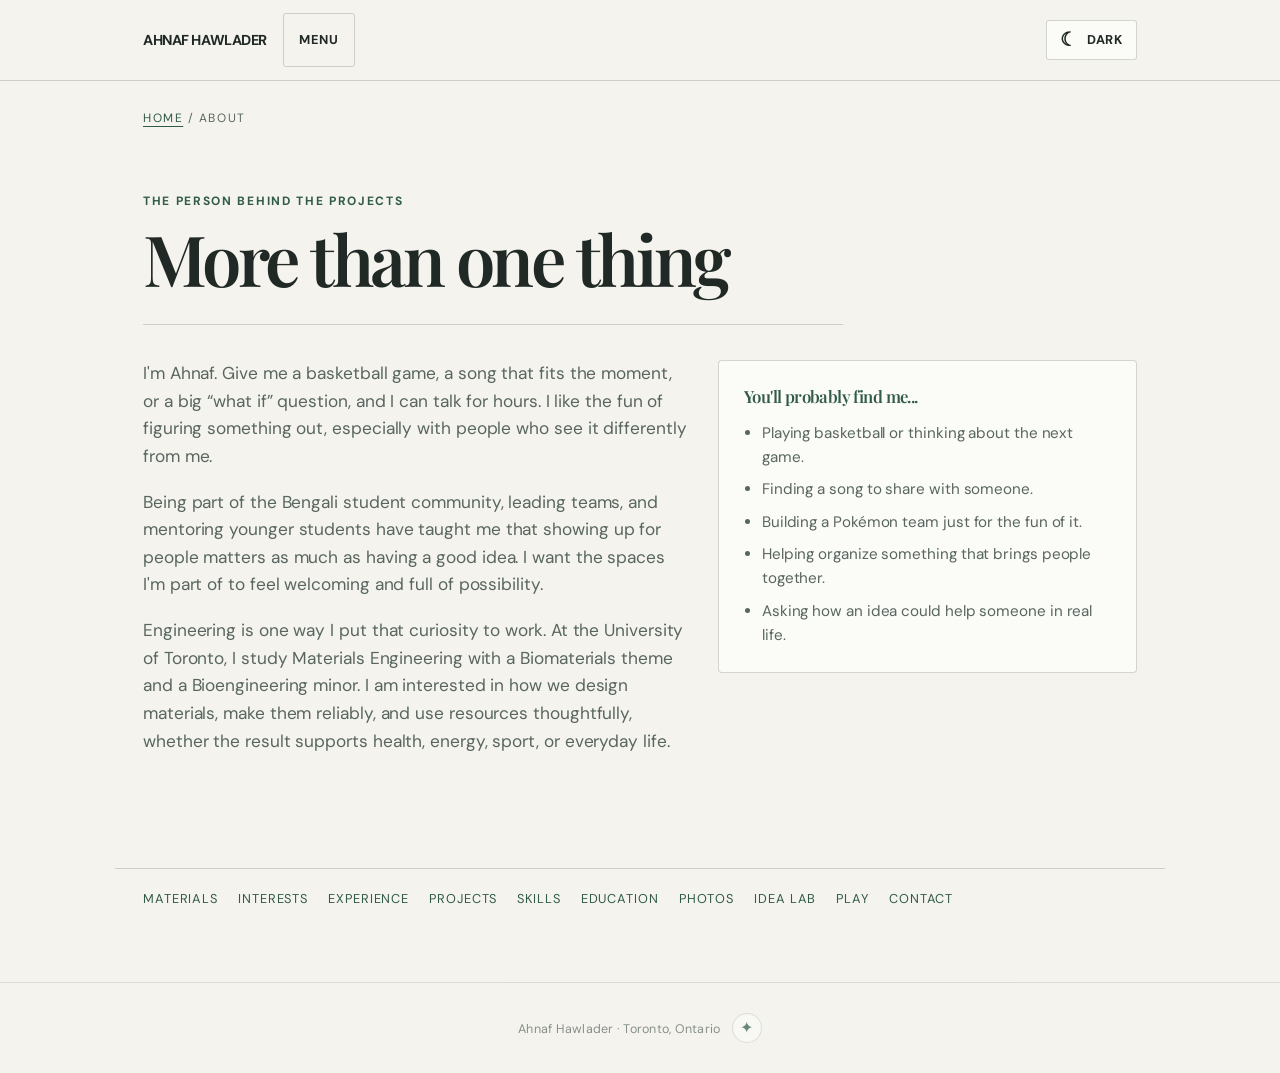
==== commit 292e8e23: "Add files via upload" ====
--- a/about.html
+++ b/about.html
@@ -3,11 +3,11 @@
 <script>
 document.documentElement.classList.add('js-enabled');
 try {
-  var savedTheme = localStorage.getItem('ahnaf-theme');
-  var allowedThemes = ['sakura', 'cyberpunk', 'western', 'moonlit'];
-  document.documentElement.setAttribute('data-theme', allowedThemes.indexOf(savedTheme) !== -1 ? savedTheme : 'sakura');
+  var savedTheme = localStorage.getItem('ahnaf-mode');
+  var preferredMode = window.matchMedia && window.matchMedia('(prefers-color-scheme: dark)').matches ? 'dark' : 'light';
+  document.documentElement.setAttribute('data-theme', savedTheme === 'light' || savedTheme === 'dark' ? savedTheme : preferredMode);
 } catch (e) {
-  document.documentElement.setAttribute('data-theme', 'sakura');
+  document.documentElement.setAttribute('data-theme', 'light');
 }
 </script><link rel="preconnect" href="https://fonts.googleapis.com">
 <link rel="preconnect" href="https://fonts.gstatic.com" crossorigin>
@@ -28,64 +28,6 @@
     --display-spacing: 0.005em;
     --radius-blob: 62% 38% 37% 63% / 58% 41% 59% 42%;
     box-sizing: border-box;
-  }
-
-  /* Four selectable palettes, each with its own matching font. */
-  :root[data-theme="sakura"] {
-    --bg: #FFF8FB; --bg-alt: #FFEAF2; --bg-panel: #FFFFFF;
-    --cream: #352437; --cream-dim: #654B60;
-    --marigold: #FFC2DA; --coral: #F39ABC; --teal: #E9B3D3;
-    --pink-ink: #982F65; --blue-ink: #694470;
-    --line: rgba(53,36,55,.16); --dot-color: rgba(243,154,188,.23);
-    --nav-bg: rgba(255,248,251,.94); --pill-bg: rgba(53,36,55,.055);
-    --subtle-fill: rgba(53,36,55,.05); --btn-ink: #3A2434;
-    --btn-shadow: rgba(243,154,188,.32); --icon-bg: rgba(233,179,211,.26);
-    --tag-bg: rgba(255,194,218,.32);
-    --font-body: 'DM Sans', -apple-system, BlinkMacSystemFont, sans-serif;
-    --font-display: 'Playfair Display', Georgia, serif; --display-weight: 600;
-    --hero-glow: rgba(255,154,193,.31);
-  }
-  :root[data-theme="cyberpunk"] {
-    --bg: #090B1C; --bg-alt: #121434; --bg-panel: #1A1E42;
-    --cream: #F4F8FF; --cream-dim: #BCC6E5;
-    --marigold: #F8ED62; --coral: #FF4CB4; --teal: #31E7F5;
-    --pink-ink: #FF9AD8; --blue-ink: #85F5FF;
-    --line: rgba(244,248,255,.19); --dot-color: rgba(49,231,245,.23);
-    --nav-bg: rgba(9,11,28,.94); --pill-bg: rgba(244,248,255,.08);
-    --subtle-fill: rgba(244,248,255,.07); --btn-ink: #171725;
-    --btn-shadow: rgba(49,231,245,.32); --icon-bg: rgba(49,231,245,.17);
-    --tag-bg: rgba(255,76,180,.18);
-    --font-body: 'Inter', -apple-system, BlinkMacSystemFont, sans-serif;
-    --font-display: 'Orbitron', 'Inter', sans-serif; --display-weight: 600;
-    --hero-glow: rgba(49,231,245,.19);
-  }
-  :root[data-theme="western"] {
-    --bg: #FFF4DE; --bg-alt: #F9E7C6; --bg-panel: #FFFCF4;
-    --cream: #30251D; --cream-dim: #5B4B3F;
-    --marigold: #F7C66F; --coral: #DB7952; --teal: #82B6B2;
-    --pink-ink: #8B3F2A; --blue-ink: #2B686B;
-    --line: rgba(48,37,29,.19); --dot-color: rgba(219,121,82,.18);
-    --nav-bg: rgba(255,244,222,.94); --pill-bg: rgba(48,37,29,.06);
-    --subtle-fill: rgba(48,37,29,.055); --btn-ink: #332518;
-    --btn-shadow: rgba(219,121,82,.3); --icon-bg: rgba(130,182,178,.23);
-    --tag-bg: rgba(247,198,111,.32);
-    --font-body: 'Nunito', -apple-system, BlinkMacSystemFont, sans-serif;
-    --font-display: 'Rye', Georgia, serif; --display-weight: 400;
-    --hero-glow: rgba(247,198,111,.32);
-  }
-  :root[data-theme="moonlit"] {
-    --bg: #21162C; --bg-alt: #2E203C; --bg-panel: #392747;
-    --cream: #FFF8FC; --cream-dim: #DBC9E3;
-    --marigold: #FFC3DF; --coral: #E795C2; --teal: #B798D8;
-    --pink-ink: #FFD1EA; --blue-ink: #D8C2FF;
-    --line: rgba(255,248,252,.19); --dot-color: rgba(231,149,194,.2);
-    --nav-bg: rgba(33,22,44,.94); --pill-bg: rgba(255,248,252,.08);
-    --subtle-fill: rgba(255,248,252,.07); --btn-ink: #39233A;
-    --btn-shadow: rgba(255,195,223,.26); --icon-bg: rgba(183,152,216,.2);
-    --tag-bg: rgba(231,149,194,.18);
-    --font-body: 'DM Sans', -apple-system, BlinkMacSystemFont, sans-serif;
-    --font-display: 'Playfair Display', Georgia, serif; --display-weight: 600;
-    --hero-glow: rgba(231,149,194,.18);
   }
 
   body { transition: background 0.25s ease, color 0.25s ease; }
@@ -1005,12 +947,8 @@
  .home-center h1 { font-size:2.35rem; }
  .home-links a { font-size:1.1rem; }
 }
-</style></head><body class="simple-page"><header class="nav page-nav"><div class="scroll-progress" id="scrollProgress" aria-hidden="true"></div><div class="nav-inner">
-<a class="site-brand" href="index.html">Ahnaf Hawlader</a><div class="nav-right"><details class="mobile-menu"><summary>Menu</summary><nav aria-label="Site pages"><a href="about.html">About</a><a href="materials.html">Materials</a><a href="interests.html">Interests</a><a href="experience.html">Experience</a><a href="projects.html">Projects</a><a href="skills.html">Skills</a><a href="education.html">Education</a><a href="photos.html">Photos</a><a href="idea-lab.html">Idea Lab</a><a href="play.html">Play</a><a href="contact.html">Contact</a></nav></details><div class="theme-picker" role="group" aria-label="Choose a theme">
-<button class="swatch" data-theme="sakura" style="--sw-bg:#FFF8FB;--sw1:#FFC2DA;--sw2:#E9B3D3" type="button" aria-label="Sakura theme" title="Sakura">🌸</button>
-<button class="swatch" data-theme="cyberpunk" style="--sw-bg:#090B1C;--sw1:#31E7F5;--sw2:#FF4CB4" type="button" aria-label="Cyberpunk theme" title="Cyberpunk">⚡</button>
-<button class="swatch" data-theme="western" style="--sw-bg:#FFF4DE;--sw1:#F7C66F;--sw2:#DB7952" type="button" aria-label="Western Hero theme" title="Western Hero">⭐</button>
-<button class="swatch" data-theme="moonlit" style="--sw-bg:#21162C;--sw1:#FFC3DF;--sw2:#B798D8" type="button" aria-label="Moonlit Sakura theme" title="Moonlit Sakura">🌙</button></div></div></div></header><main id="top"><p class="page-intro"><a href="index.html">Home</a> / About</p>  <section id="about">
+</style><link rel="stylesheet" href="minimal.css"></head><body class="simple-page"><header class="nav page-nav"><div class="scroll-progress" id="scrollProgress" aria-hidden="true"></div><div class="nav-inner">
+<a class="site-brand" href="index.html">Ahnaf Hawlader</a><div class="nav-right"><details class="mobile-menu"><summary>Menu</summary><nav aria-label="Site pages"><a href="about.html">About</a><a href="materials.html">Materials</a><a href="interests.html">Interests</a><a href="experience.html">Experience</a><a href="projects.html">Projects</a><a href="skills.html">Skills</a><a href="education.html">Education</a><a href="photos.html">Photos</a><a href="idea-lab.html">Idea Lab</a><a href="play.html">Play</a><a href="contact.html">Contact</a></nav></details><div class="theme-picker"><button class="mode-toggle" type="button" aria-label="Switch colour mode" aria-pressed="false"><span class="mode-icon" aria-hidden="true">◐</span><span class="mode-word">Dark</span></button></div></div></div></header><main id="top"><p class="page-intro"><a href="index.html">Home</a> / About</p>  <section id="about">
     <div class="wrap">
       <div class="section-head">
         <span class="kicker">The person behind the projects</span>
@@ -1061,47 +999,30 @@
     });
   }
   var root = document.documentElement;
-  var THEMES = ['sakura', 'cyberpunk', 'western', 'moonlit'];
-
-  function getStored() {
-    try { return localStorage.getItem('ahnaf-theme'); } catch (e) { return null; }
-  }
-  function setStored(value) {
-    try { localStorage.setItem('ahnaf-theme', value); } catch (e) { /* no-op */ }
-  }
-  function currentTheme() {
-    var stored = getStored();
-    return stored && THEMES.indexOf(stored) !== -1 ? stored : 'sakura';
-  }
-  function markActive(theme) {
-    var swatches = document.querySelectorAll('.swatch');
-    swatches.forEach(function (s) {
-      var active = s.getAttribute('data-theme') === theme;
-      s.classList.toggle('active', active);
-      s.setAttribute('aria-pressed', String(active));
-    });
-  }
-  var stored = getStored();
-  if (stored && THEMES.indexOf(stored) !== -1) root.setAttribute('data-theme', stored);
-
   window.addEventListener('DOMContentLoaded', function () {
-    markActive(currentTheme());
     var mobileMenu = document.querySelector('.mobile-menu');
     if (mobileMenu) mobileMenu.querySelectorAll('a').forEach(function (link) {
       link.addEventListener('click', function () { mobileMenu.open = false; });
     });
-    document.querySelectorAll('.swatch').forEach(function (btn) {
-      btn.addEventListener('click', function () {
-        var theme = btn.getAttribute('data-theme');
-        root.setAttribute('data-theme', theme);
-        setStored(theme);
-        markActive(theme);
-        var hero = document.querySelector('.hero');
-        if (hero) {
-          hero.classList.remove('theme-swap');
-          void hero.offsetWidth;
-          hero.classList.add('theme-swap');
-        }
+    function updateModeButton() {
+      var dark = root.getAttribute('data-theme') === 'dark';
+      document.querySelectorAll('.mode-toggle').forEach(function (button) {
+        button.setAttribute('aria-pressed', String(dark));
+        button.setAttribute('aria-label', dark ? 'Switch to light mode' : 'Switch to dark mode');
+        button.setAttribute('title', dark ? 'Light mode' : 'Dark mode');
+        var icon = button.querySelector('.mode-icon');
+        var word = button.querySelector('.mode-word');
+        if (icon) icon.textContent = dark ? '☀' : '☾';
+        if (word) word.textContent = dark ? 'Light' : 'Dark';
+      });
+    }
+    updateModeButton();
+    document.querySelectorAll('.mode-toggle').forEach(function (button) {
+      button.addEventListener('click', function () {
+        var next = root.getAttribute('data-theme') === 'dark' ? 'light' : 'dark';
+        root.setAttribute('data-theme', next);
+        try { localStorage.setItem('ahnaf-mode', next); } catch (e) { /* local preferences unavailable */ }
+        updateModeButton();
       });
     });
     var progress = document.getElementById('scrollProgress');
--- a/minimal.css
+++ b/minimal.css
@@ -0,0 +1,219 @@
+/* Ahnaf Hawlader | a quiet, editorial system in two modes. */
+:root, :root[data-theme="light"] {
+  --bg: #f4f3ee;
+  --bg-alt: #eeeee7;
+  --bg-panel: #fbfbf7;
+  --cream: #202925;
+  --cream-dim: #596660;
+  --marigold: #c9ef8f;
+  --coral: #b7e777;
+  --teal: #8fae96;
+  --pink-ink: #315b46;
+  --blue-ink: #315b46;
+  --line: rgba(32, 41, 37, .18);
+  --dot-color: rgba(49, 91, 70, .12);
+  --nav-bg: rgba(244, 243, 238, .94);
+  --pill-bg: rgba(32, 41, 37, .035);
+  --subtle-fill: rgba(32, 41, 37, .035);
+  --btn-ink: #1d2b20;
+  --btn-shadow: transparent;
+  --icon-bg: rgba(49, 91, 70, .06);
+  --tag-bg: rgba(49, 91, 70, .07);
+  --hero-glow: transparent;
+  --font-body: 'DM Sans', Arial, sans-serif;
+  --font-display: 'Playfair Display', Georgia, serif;
+  --display-weight: 600;
+  --display-spacing: -.035em;
+  color-scheme: light;
+}
+:root[data-theme="dark"] {
+  --bg: #141b18;
+  --bg-alt: #19221d;
+  --bg-panel: #1c2720;
+  --cream: #f0f3e8;
+  --cream-dim: #acb9ae;
+  --marigold: #c9ef8f;
+  --coral: #b7e777;
+  --teal: #779b80;
+  --pink-ink: #d4f2a8;
+  --blue-ink: #d4f2a8;
+  --line: rgba(240, 243, 232, .19);
+  --dot-color: rgba(212, 242, 168, .12);
+  --nav-bg: rgba(20, 27, 24, .94);
+  --pill-bg: rgba(240, 243, 232, .04);
+  --subtle-fill: rgba(240, 243, 232, .04);
+  --btn-ink: #1d2b20;
+  --btn-shadow: transparent;
+  --icon-bg: rgba(212, 242, 168, .07);
+  --tag-bg: rgba(212, 242, 168, .08);
+  --hero-glow: transparent;
+  --font-body: 'DM Sans', Arial, sans-serif;
+  --font-display: 'Playfair Display', Georgia, serif;
+  --display-weight: 600;
+  --display-spacing: -.035em;
+  color-scheme: dark;
+}
+
+html { scroll-behavior: smooth; }
+body { background: var(--bg); color: var(--cream); letter-spacing: -.005em; }
+::selection { background: var(--marigold); color: #1d2b20; }
+a { text-underline-offset: 4px; }
+button, input, select, textarea { font: inherit; }
+:focus-visible { outline: 2px solid var(--pink-ink); outline-offset: 4px; }
+.dots, .hero-orbit, .blob-bg { display: none !important; }
+.reveal-ready, .reveal-ready.revealed { opacity: 1; transform: none; transition: none; }
+.scroll-progress { background: var(--coral); }
+
+/* A slim site header with one clear control. */
+header.nav { backdrop-filter: blur(16px); }
+.page-nav .nav-inner { max-width: 1080px; padding: 13px 28px; }
+.site-brand { font: 700 .9rem var(--font-body); letter-spacing: -.03em; text-transform: uppercase; }
+.page-nav .nav-right { gap: 14px; }
+.mobile-menu summary {
+  min-height: 40px; padding: 6px 15px; border-radius: 3px; background: transparent;
+  font-size: .8rem; font-weight: 700; text-transform: uppercase; letter-spacing: .08em;
+}
+.mobile-menu nav { border-radius: 3px; box-shadow: 0 18px 40px rgba(0, 0, 0, .15); }
+.mobile-menu a { border-radius: 2px; font-weight: 500; }
+.mode-toggle {
+  display: inline-flex; align-items: center; justify-content: center; gap: 9px;
+  min-height: 40px; padding: 7px 13px; border: 1px solid var(--line);
+  border-radius: 3px; background: var(--bg-panel); color: var(--cream);
+  cursor: pointer; font-size: .8rem; font-weight: 700; letter-spacing: .06em;
+  text-transform: uppercase; transition: border-color .2s ease, background .2s ease;
+}
+.mode-toggle:hover { border-color: var(--pink-ink); background: var(--tag-bg); }
+.mode-icon { font-size: 1.18rem; line-height: 1; }
+
+/* Editorial home. */
+.home-page .home-landing {
+  display: flex; align-items: center; min-height: calc(100svh - 58px);
+  padding: clamp(84px, 10vw, 138px) 28px 70px; text-align: left;
+  background: var(--bg);
+}
+.home-page .theme-picker { position: absolute; top: 24px; right: max(28px, calc((100vw - 1024px) / 2)); }
+.home-center {
+  width: min(100%, 1024px); max-width: 1024px; margin: 0 auto;
+  display: grid; grid-template-columns: minmax(0, 1fr) minmax(275px, .75fr);
+  column-gap: clamp(30px, 8vw, 120px); text-align: left;
+}
+.home-kicker {
+  grid-column: 1 / -1; margin: 0 0 24px; color: var(--pink-ink);
+  font-size: .78rem; font-weight: 700; text-transform: uppercase; letter-spacing: .17em;
+}
+.home-center h1 {
+  grid-column: 1 / -1; max-width: 900px; font-family: var(--font-display);
+  font-size: clamp(4.4rem, 11vw, 9.5rem); line-height: .9;
+  letter-spacing: -.065em; font-weight: 600;
+}
+.home-center h1 span, .home-center h1 em { display: block; }
+.home-center h1 em { color: var(--pink-ink); font-weight: 400; }
+.home-sub { grid-column: 1; margin: 46px 0 0; max-width: 38ch; font-size: 1.08rem; line-height: 1.55; font-style: normal; }
+.home-social { grid-column: 1; justify-content: flex-start; gap: 14px; margin: 26px 0 0; }
+.home-social a { border: 1px solid var(--line); border-radius: 50%; width: 42px; height: 42px; }
+.home-social svg { width: 20px; height: 20px; }
+.home-links {
+  grid-column: 2; grid-row: 3 / span 2; align-self: start; justify-items: stretch;
+  counter-reset: home-link; display: grid; gap: 0; margin-top: 43px;
+  border-top: 1px solid var(--line);
+}
+.home-links a {
+  display: flex; align-items: baseline; gap: 15px; padding: 10px 0;
+  border-bottom: 1px solid var(--line); font-family: var(--font-display);
+  font-size: clamp(1.35rem, 2.4vw, 1.75rem); letter-spacing: -.03em;
+  text-decoration: none;
+}
+.home-links a::before { counter-increment: home-link; content: '0' counter(home-link); font: 700 .68rem var(--font-body); color: var(--cream-dim); letter-spacing: .08em; }
+.home-links a::after { content: '↗'; margin-left: auto; color: var(--pink-ink); font: 400 1.2rem var(--font-body); }
+.home-links a:hover { color: var(--pink-ink); text-decoration: none; }
+.home-more { grid-column: 2; margin: 15px 0 0; width: 100%; }
+.home-more summary { font-size: .82rem; font-weight: 700; letter-spacing: .05em; text-transform: uppercase; border-bottom: 0; }
+.home-more nav { justify-content: flex-start; }
+.home-note { grid-column: 1 / -1; margin: 62px 0 0; padding-top: 18px; border-top: 1px solid var(--line); font-size: .75rem; letter-spacing: .08em; text-transform: uppercase; }
+
+/* Pages are a calm sequence of clear, scannable blocks. */
+.simple-page .wrap, .page-intro, .page-links { max-width: 1050px; }
+.simple-page main > section { background: var(--bg); min-height: calc(100svh - 160px); }
+.simple-page main > section.section-alt { background: var(--bg); }
+section { padding: 64px 0 86px; }
+.page-intro { padding-top: 28px; font-size: .75rem; text-transform: uppercase; letter-spacing: .13em; }
+.section-head { max-width: 740px; padding-bottom: 28px; border-bottom: 1px solid var(--line); margin-bottom: 35px; }
+.section-head .kicker { font-size: .75rem; text-transform: uppercase; letter-spacing: .14em; font-weight: 700; }
+.section-head h2 { font-size: clamp(2.5rem, 6vw, 4.4rem); letter-spacing: -.05em; line-height: 1.06; }
+.section-head p { max-width: 60ch; font-size: 1rem; line-height: 1.55; }
+.page-links { padding-top: 20px; border-top: 1px solid var(--line); gap: 12px 20px; }
+.page-links a { font-size: .8rem; text-decoration: none; text-transform: uppercase; letter-spacing: .07em; }
+.page-links a:hover { text-decoration: underline; }
+footer { border-top: 1px solid var(--line); font-size: .78rem; letter-spacing: .02em; }
+
+.simple-page .about-card, .simple-page .dream-card, .simple-page .project-card,
+.simple-page .interest-card, .simple-page .skill-group, .simple-page .edu-card,
+.simple-page .experience-bridge, .simple-page .contact-panel, .simple-page .lab-result {
+  background: var(--bg-panel); border: 1px solid var(--line); border-radius: 4px;
+  box-shadow: none;
+}
+.about-card, .dream-card, .project-card, .interest-card, .skill-group, .edu-card { padding: 25px; }
+.project-card, .interest-card { transition: border-color .2s ease; }
+.project-card:hover, .interest-card:hover { transform: none; box-shadow: none; border-color: var(--pink-ink); }
+.interest-card::after, .lab-result::before, .lab-result::after { display: none; }
+.interest-card:hover .interest-icon, .interest-card.revealed .interest-icon { animation: none; transform: none; }
+.project-icon { width: 37px; height: 37px; background: transparent; border: 1px solid var(--line); border-radius: 3px; }
+.tag, .skill-pill, .pill { border: 1px solid var(--line); border-radius: 2px; background: transparent; color: var(--cream-dim); }
+.project-more { margin-top: 65px; }
+.project-chapter { border-top: 1px solid var(--line); }
+.project-chapter-head h3 { letter-spacing: -.04em; }
+.project-photo img { border-radius: 2px; }
+.dream-card h3, .interest-card h3, .skill-group h3, .edu-card h3 { color: var(--cream); }
+.timeline { border-left-color: var(--line); }
+.t-item::before { background: var(--coral); border-color: var(--bg); box-shadow: none; }
+.simple-page .gallery-shot, .simple-page .basketball-gallery .gallery-shot { border-radius: 3px; }
+.gallery-shot:hover img { transform: none; }
+
+.contact-panel { text-align: left; }
+.contact-panel p { margin-left: 0; }
+.contact-cta { justify-content: flex-start; }
+.btn, .sparkle-button, .lab-option { border-radius: 3px; box-shadow: none; }
+.btn:hover, .sparkle-button:hover, .lab-option:hover { transform: none; box-shadow: none; }
+.btn-primary, .sparkle-button { background: var(--coral); color: var(--btn-ink); }
+.btn-ghost { background: transparent; }
+.lab-result { background: var(--bg-panel); }
+.lab-option[aria-pressed="true"] { background: var(--tag-bg); }
+.match-front { background: var(--coral); }
+.match-back { background: var(--bg-panel); }
+.back-to-top { width: 44px; height: 44px; border: 1px solid var(--line); background: var(--bg-panel); color: var(--cream); }
+.back-to-top::before { display: none; }
+.back-to-top:hover { transform: none; border-color: var(--pink-ink); }
+.secret-button { box-shadow: none; }
+.secret-button:hover { transform: none; }
+
+/* The welcome keeps its personality, then gets out of the way. */
+.js-enabled .intro-overlay { animation: none; }
+.intro-overlay::before, .intro-smoke { display: none; }
+.intro-stage { animation: none; }
+.intro-ninja { width: 108px; filter: none; }
+.intro-stage h2 { color: var(--cream); font-size: 2.5rem; }
+.intro-stage p { font-weight: 400; }
+.intro-skip { border-radius: 3px; }
+
+@media (max-width: 720px) {
+  .home-page .home-landing { padding: 100px 20px 50px; align-items: flex-start; }
+  .home-page .theme-picker { right: 20px; top: 20px; }
+  .home-center { display: block; }
+  .home-center h1 { font-size: clamp(3.5rem, 14vw, 6rem); }
+  .home-sub { margin-top: 28px; }
+  .home-links { margin-top: 40px; }
+  .home-more { margin-top: 16px; }
+  .home-note { margin-top: 42px; }
+  .simple-page .interest-grid { grid-template-columns: 1fr; }
+  .page-nav .nav-inner { padding: 10px 18px; }
+  section { padding: 48px 0 65px; }
+}
+@media (max-width: 420px) {
+  .site-brand { width: auto; max-width: 110px; font-size: .78rem; }
+  .mode-word { display: none; }
+  .mode-toggle { width: 40px; padding: 7px; }
+  .home-center h1 { font-size: clamp(3.15rem, 14vw, 4.2rem); }
+}
+@media (prefers-reduced-motion: reduce) {
+  *, *::before, *::after { scroll-behavior: auto !important; animation-duration: .01ms !important; transition-duration: .01ms !important; }
+}
